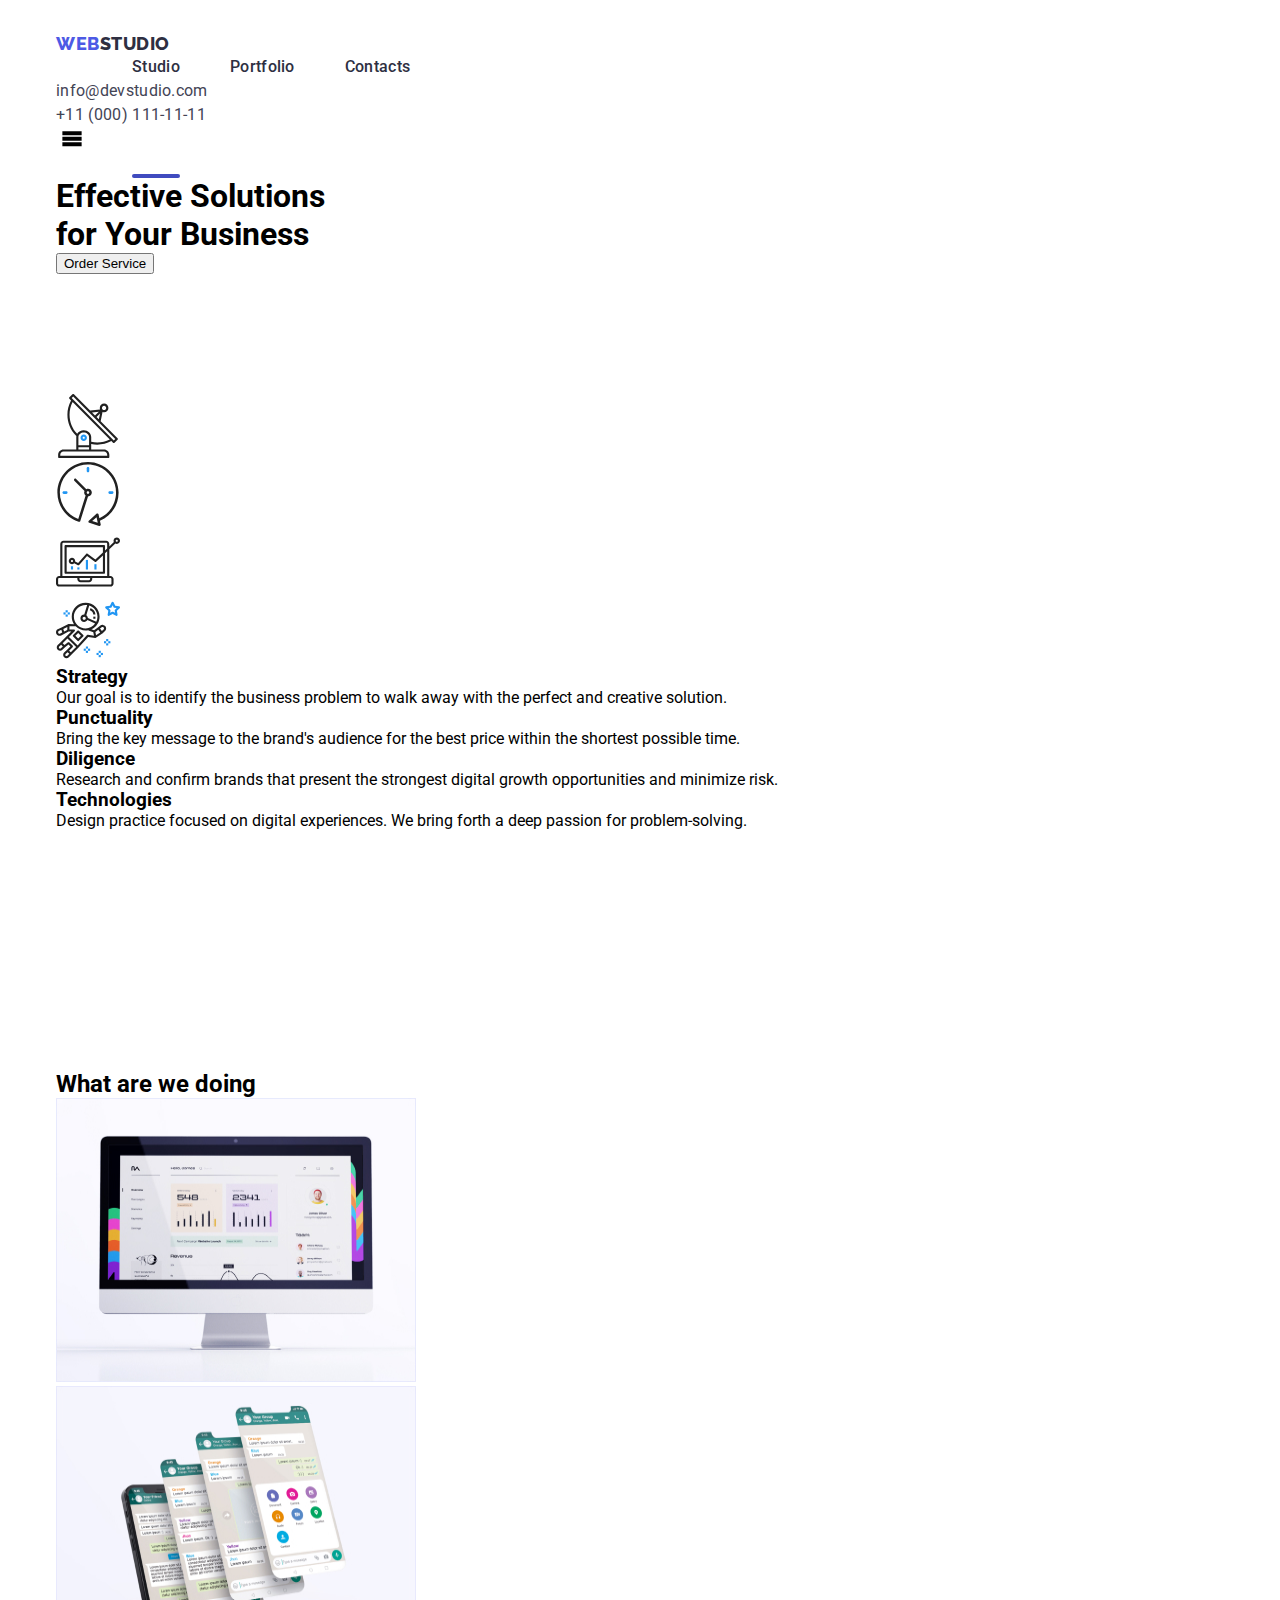
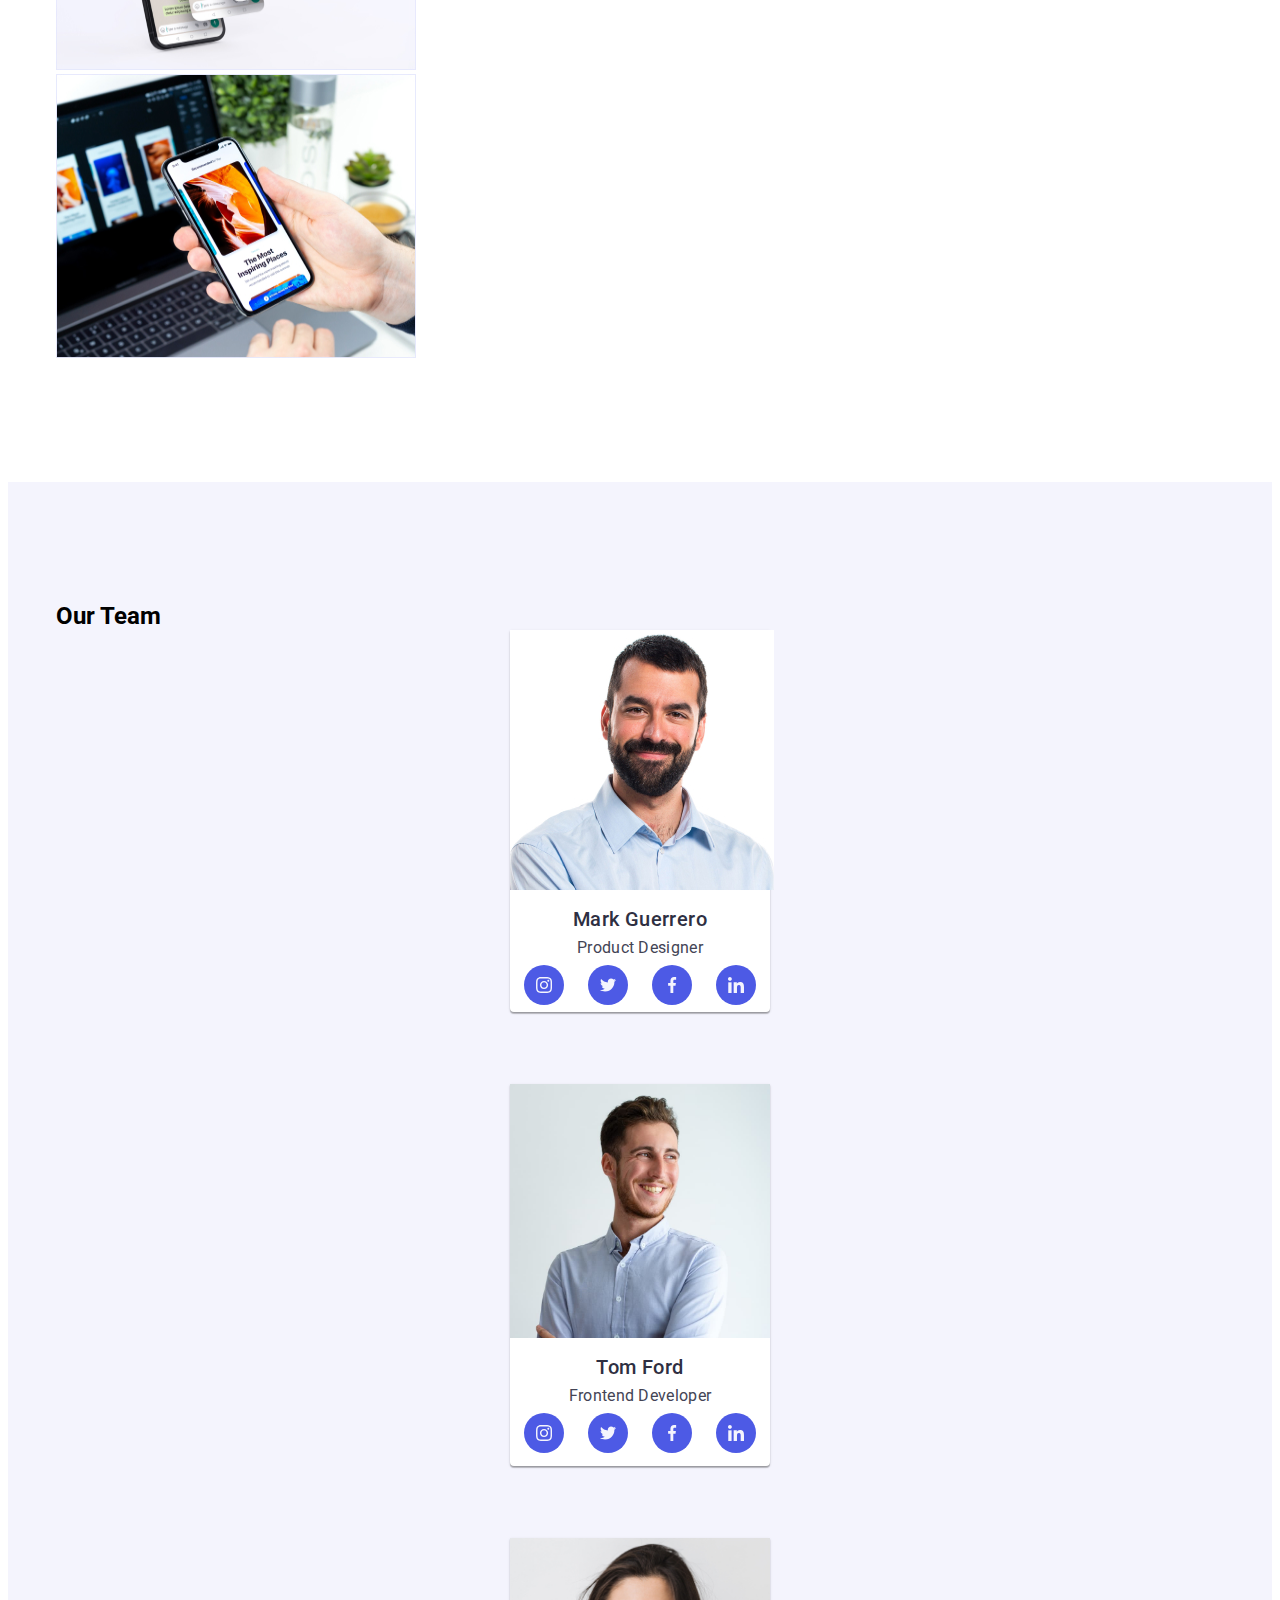
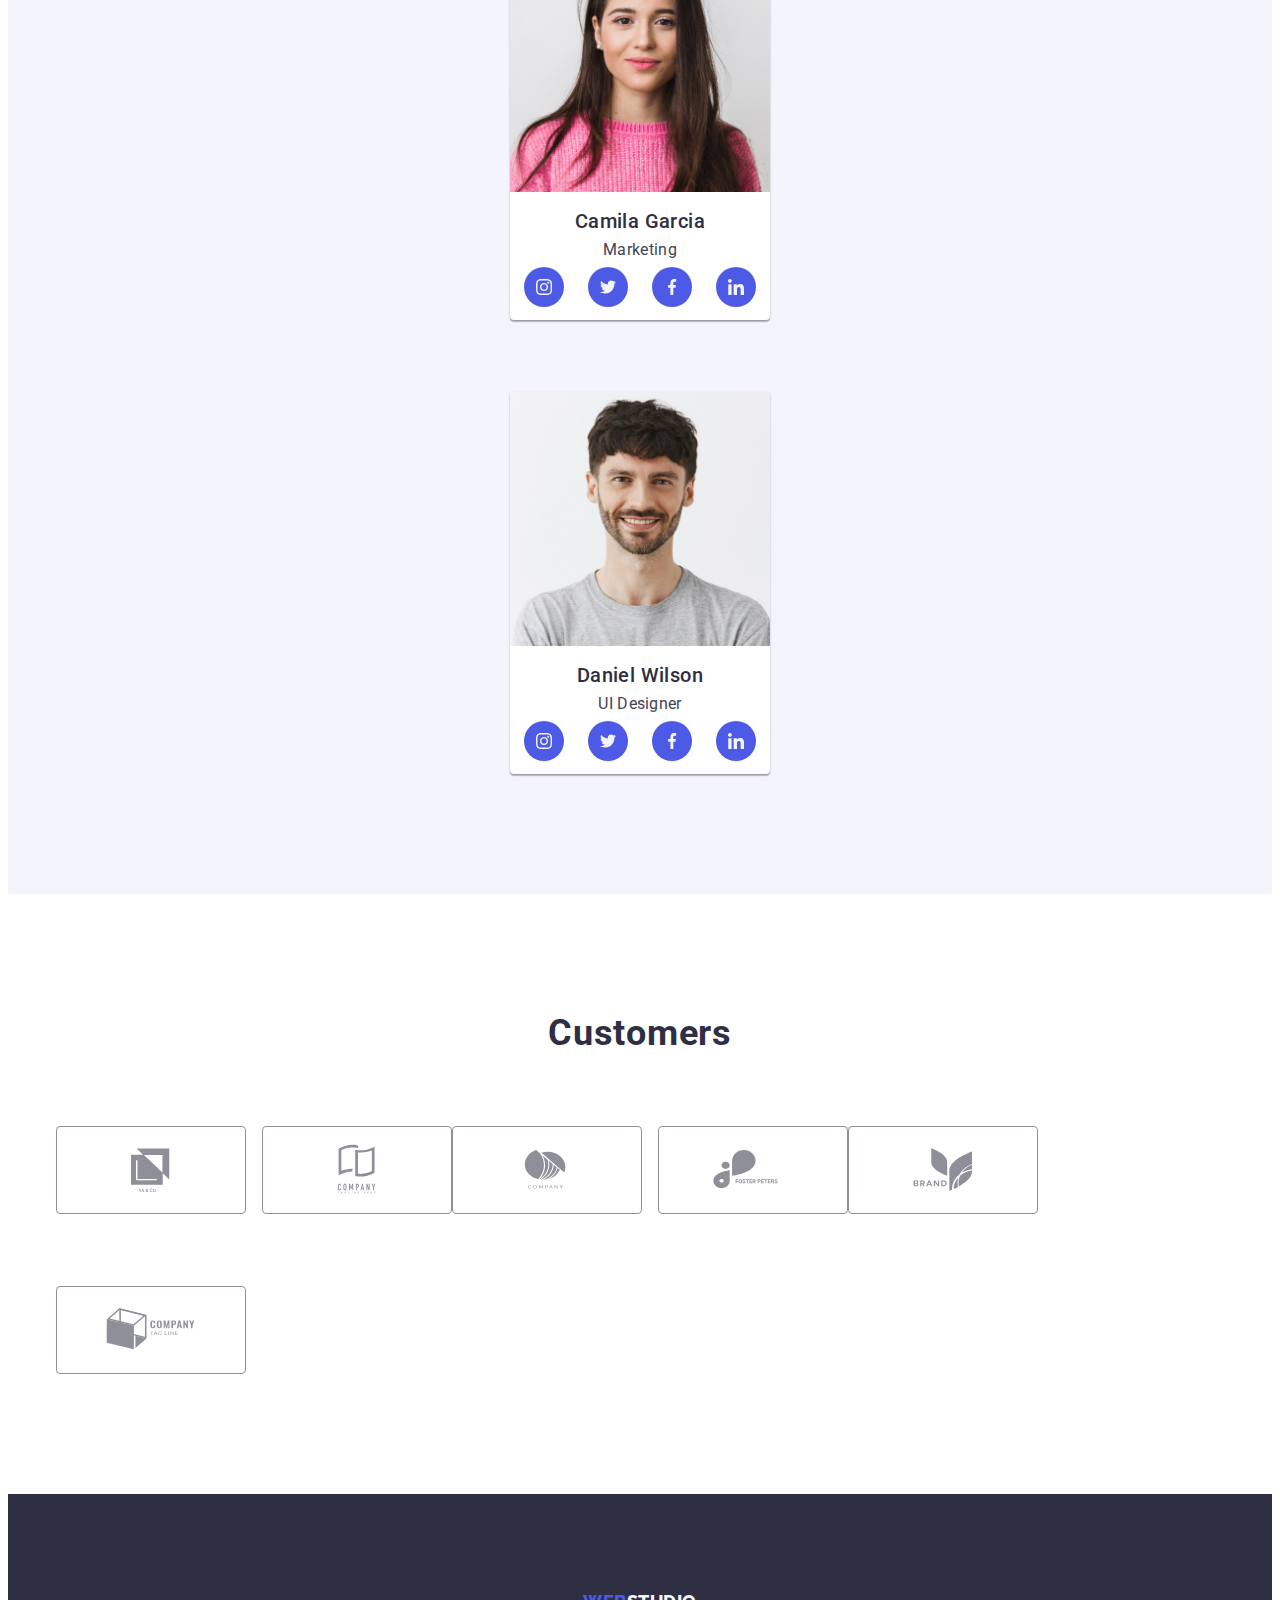
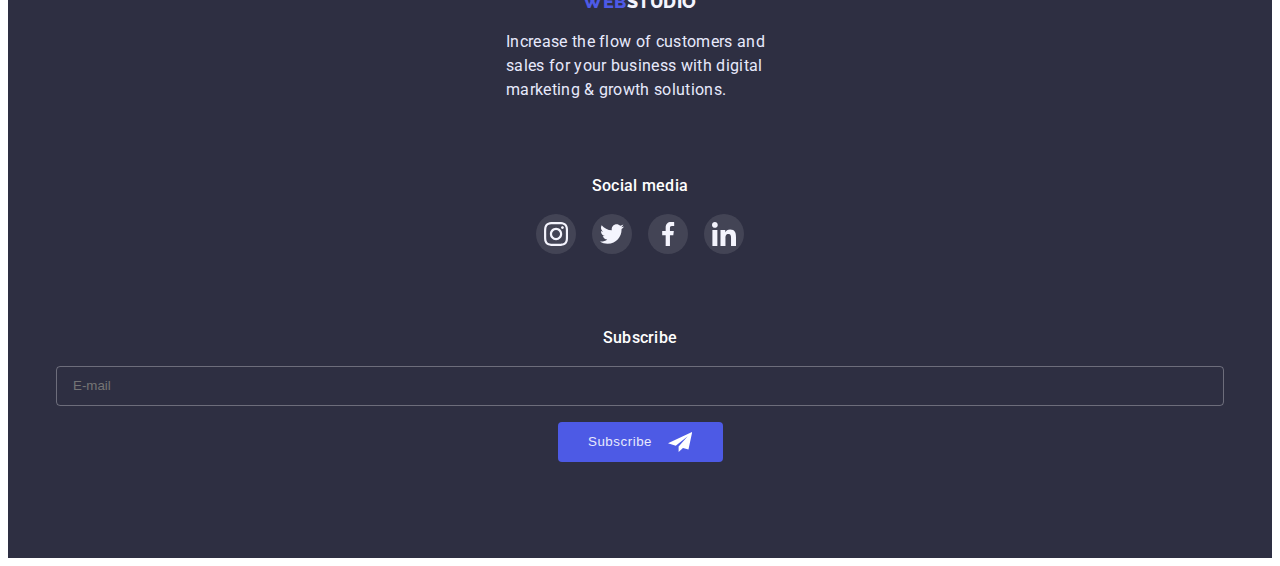
==== index.html @ d2d9bdce "w7" ====
<!DOCTYPE html>
<html lang="en">

<head>
    <meta charset="UTF-8">
    <meta http-equiv="X-UA-Compatible" content="IE=edge">
    <meta name="viewport" content="width=device-width, initial-scale=1.0">
    <title>Web Studio</title>
    <link rel="stylesheet" href="https://cdnjs.cloudflare.com/ajax/libs/modern-normalize/1.0.0/modern-normalize.min.css"
        integrity="sha512-ISS7cAi1PEhQ8jnbJpJZMd29NlhNj4AWYyLOSp2CE/CsHxTCu+r+t0D2yoJudVrd0/8fTVPUVDzY5Tvli75u/g=="
        crossorigin="anonymous" />
    <link rel="stylesheet" href="./css/style.css">
    <!-- <link rel="stylesheet" href="./css/dekstop.css">
    <link rel="stylesheet" href="./css/tablet.css"> -->
    <link rel="stylesheet" href="./css/mobile.css">
    <link rel="preconnect" href="https://fonts.googleapis.com">
    <link rel="preconnect" href="https://fonts.gstatic.com" crossorigin>
    <link
        href="https://fonts.googleapis.com/css2?family=Raleway:wght@800&family=Roboto:wght@400;500;700;900&display=swap"
        rel="stylesheet">
</head>

<body>
    <header class="container mobile-header">
        <div class="mobile-header-container tablet-container"> 
        <a href="./index.html" class="logo">WEB<span class="studio">STUDIO</span></a>
        <nav class="navigation">
            <ul class="header-list">
                <li class="header-item"> <a href="./index.html" class="header-link act">Studio</a></li>
                <li class="header-item"> <a href="./portfolio.html" class="header-link">Portfolio</a></li>
                <li class="header-item"> <a href="" class="header-link">Contacts</a></li>
            </ul>
        </nav>
        <address class="contact-box">
            <ul class="contact-list">
                <li class="contact-items"><a href="mailto:info@devstudio.com" class="header-contact">info@devstudio.com</a></li>
                <li class="contact-items"><a href="tel:+110001111111" class="header-contact">+11 (000) 111-11-11</a></li>
            </ul>
        </address>
                    <button type="button" class="mobail-menu-open js-open-menu">
                        <svg class="mobail-menu-open-icon" width="32" height="22">
                            <use href="./imges/symbol-defs.svg#icon-menu"></use>
                        </svg>
                    </button>

        <div class="mobile-menu js-menu-container" >
            <div class="container mobile-menu-container">
                <button class="mobile-menu-close-btn js-close-menu" >
                    <svg class="mobile-menu-close-icon" width="8" height="8">
                        <use href="./imges/symbol-defs.svg#icon-close-black-18dp"></use>
                    </svg>
                </button>
                <nav class="navigation-mobile">
                    <ul class="header-list-mobile">
                        <li class="header-item-mobile"> <a href="./index.html" class="header-link-mobile">Studio</a></li>
                        <li class="header-item-mobile"> <a href="./portfolio.html" class="header-link-mobile">Portfolio</a></li>
                        <li class="header-item-mobile"> <a href="" class="header-link-mobile act-mobile">Contacts</a></li>
                    </ul>
                </nav>
                <ul class="mobile-list">
                    <li class="mobile-cont"><a href="tel:+110001111111" class="mobile-link-tel">+11 (000) 111-11-11</a></li>
                    <li class="mobile-cont"><a href="mailto:info@devstudio.com" class="mobile-link-mail">info@devstudio.com</a></li>
                    </ul>
                <ul class="mobile-list-svg">
                    <li class="mobile-item-svg">
                        <a href="" class="mobile-link-svg">
                            <svg class="mobile-svg" width="24" height="24">
                                <use href="./imges/symbol-defs.svg#icon-instagram"></use>
                            </svg>
                        </a>
                    </li>
                    <li class="mobile-item-svg">
                        <a href="" class="mobile-link-svg">
                            <svg class="mobile-svg" width="24" height="24">
                                <use href="./imges/symbol-defs.svg#icon-twitter"></use>
                            </svg>
                        </a>
                    </li>
                    <li class="mobile-item-svg">
                        <a href="" class="mobile-link-svg">
                            <svg class="mobile-svg" width="24" height="24">
                                <use href="./imges/symbol-defs.svg#icon-facebook"></use>
                            </svg>
                        </a>
                    </li>
                    <li class="mobile-item-svg">
                        <a href="" class="mobile-link-svg">
                            <svg class="mobile-svg" width="24" height="24">
                                <use href="./imges/symbol-defs.svg#icon-linkedin"></use>
                            </svg>
                        </a>
                    </li>
                </ul>
            </div>
        </div>

    </div>
    </header>

    <main>
        <div class="hero">
            <div class="container mobil-container">
                <h1 class="hero-title">Effective Solutions<br />for Your Business</h1>
                <button data-modal-open class="btn" >Order Service</button>
            </div>
        </div>

        <section class="box mobile">
            <div class="container dop">
                <h2 hidden>Accuracy</h2>
                <ul class="advantages-list-svg">
                    <li class="advantages-item-svg">
                        <svg class="advantages-svg" width="64" height="64">
                            <use href="./imges/symbol-defs.svg#icon-antenna" ></use>
                        </svg>
                    </li>
                    <li class="advantages-item-svg">
                        <svg class="advantages-svg" width="64" height="64">
                            <use href="./imges/symbol-defs.svg#icon-clock" ></use>
                        </svg>
                    </li>
                    <li class="advantages-item-svg">
                        <svg class="advantages-svg" width="64" height="64">
                            <use href="./imges/symbol-defs.svg#icon-diagram" ></use>
                        </svg>
                    </li>
                    <li class="advantages-item-svg">
                        <svg class="advantages-svg" width="64" height="64">
                            <use href="./imges/symbol-defs.svg#icon-astronaut" ></use>
                        </svg>
                    </li>
                </ul>
                <ul class="advantages-list">
                    <li class="advantages-item">
                        <h3 class="advantages-title">Strategy</h3>
                        <p class="advantages-text">Our goal is to identify the business
                            problem to walk away with the perfect and creative solution.</p>
                    </li>
                    <li class="advantages-item">
                        <h3 class="advantages-title">Punctuality</h3>
                        <p class="advantages-text">Bring the key message to the brand's audience for the best price
                            within the shortest possible time.</p>
                    </li>
                    <li class="advantages-item">
                        <h3 class="advantages-title">Diligence</h3>
                        <p class="advantages-text">Research and confirm brands that present the strongest digital growth
                            opportunities and minimize risk.</p>
                    </li>
                    <li class="advantages-item">
                        <h3 class="advantages-title">Technologies</h3>
                        <p class="advantages-text">Design practice focused on digital experiences. We bring forth a deep
                            passion for problem-solving.</p>
                    </li>
                </ul>
            </div>
        </section>
        <section class="mobile-img">
            <div class="container">
                <h2 class="activity-title">What are we doing</h2>
                <ul class="activity-list">
                    <li class="activity-items"><img src="./imges/img1.jpg" alt="print" width="360" height="284"></li>
                    <li class="activity-items"><img src="./imges/Rectangle71.jpg" alt="gsm" width="360" height="284">
                    </li>
                    <li class="activity-items"><img src="./imges/Rectangle7.jpg" alt="tablet" width="360" height="284">
                    </li>
                </ul>
            </div>
        </section>
        <section class="team mobile-team mobile">
            <div class="container dop">
                <h2 class="activity-title">Our Team</h2>
                <ul class="team-list">
                    <li class="team-item">
                        <picture>

                        
                            <source srcset="./imges/mark.jpg 1x, ./img/desktop.jpg 2x" media="(min-width: 1200px)" width="264" height="260"/>
                        

                        
                            <source srcset="./imges/mark.jpg 1x, ./img/tablet.jpg 2x" media="(min-width: 768px)" />
                        

                        
                            <source srcset="./imges/mark.jpg 1x, ./img/mobile.jpg 2x" media="(max-width: 768px)" />
                        
                        <img src="./imges/mark.jpg" class="foto" alt="mark" width="260" height="254">
                        </picture>
                        
                        <div class="team-box">
                            <h3 class="team-title">Mark Guerrero</h3>
                            <p class="team-text">Product Designer</p>
                            <ul class="team-list-svg" >
                                <li class="team-item-svg" >
                                    <a href="" class="team-link-svg" >
                                        <svg class="team-svg" width="16" height="16">
                                            <use href="./imges/symbol-defs.svg#icon-instagram" ></use>
                                        </svg>
                                    </a>
                                </li>
                                <li class="team-item-svg" >
                                    <a href="" class="team-link-svg" >
                                        <svg class="team-svg" width="16" height="16">
                                            <use href="./imges/symbol-defs.svg#icon-twitter" ></use>
                                        </svg>
                                    </a>
                                </li>
                                <li class="team-item-svg" >
                                    <a href="" class="team-link-svg" >
                                        <svg class="team-svg" width="16" height="16">
                                            <use href="./imges/symbol-defs.svg#icon-facebook" ></use>
                                        </svg>
                                    </a>
                                </li>
                                <li class="team-item-svg" >
                                    <a href="" class="team-link-svg" >
                                        <svg class="team-svg" width="16" height="16">
                                            <use href="./imges/symbol-defs.svg#icon-linkedin" ></use>
                                        </svg>
                                    </a>
                                </li>
                            </ul>
                        </div>
                    </li>
                    <li class="team-item">
                        <img src="./imges/nicolas.jpg" alt="nicolas" width="260" height="254">
                        <div class="team-box">
                            <h3 class="team-title">Tom Ford</h3>
                            <p class="team-text">Frontend Developer</p>
                            <ul class="team-list-svg">
                                <li class="team-item-svg">
                                    <a href="" class="team-link-svg">
                                        <svg class="team-svg" width="16" height="16">
                                            <use href="./imges/symbol-defs.svg#icon-instagram"></use>
                                        </svg>
                                    </a>
                                </li>
                                <li class="team-item-svg">
                                    <a href="" class="team-link-svg">
                                        <svg class="team-svg" width="16" height="16">
                                            <use href="./imges/symbol-defs.svg#icon-twitter"></use>
                                        </svg>
                                    </a>
                                </li>
                                <li class="team-item-svg">
                                    <a href="" class="team-link-svg">
                                        <svg class="team-svg" width="16" height="16">
                                            <use href="./imges/symbol-defs.svg#icon-facebook"></use>
                                        </svg>
                                    </a>
                                </li>
                                <li class="team-item-svg">
                                    <a href="" class="team-link-svg">
                                        <svg class="team-svg" width="16" height="16">
                                            <use href="./imges/symbol-defs.svg#icon-linkedin"></use>
                                        </svg>
                                    </a>
                                </li>
                            </ul>
                        </div>
                    </li>
                    <li class="team-item">
                        <img src="./imges/gamila.jpg" alt="gamila" width="260" height="254">
                        <div class="team-box">
                            <h3 class="team-title">Camila Garcia</h3>
                            <p class="team-text">Marketing</p>
                            <ul class="team-list-svg">
                                <li class="team-item-svg">
                                    <a href="" class="team-link-svg">
                                        <svg class="team-svg" width="16" height="16">
                                            <use href="./imges/symbol-defs.svg#icon-instagram"></use>
                                        </svg>
                                    </a>
                                </li>
                                <li class="team-item-svg">
                                    <a href="" class="team-link-svg">
                                        <svg class="team-svg" width="16" height="16">
                                            <use href="./imges/symbol-defs.svg#icon-twitter"></use>
                                        </svg>
                                    </a>
                                </li>
                                <li class="team-item-svg">
                                    <a href="" class="team-link-svg">
                                        <svg class="team-svg" width="16" height="16">
                                            <use href="./imges/symbol-defs.svg#icon-facebook"></use>
                                        </svg>
                                    </a>
                                </li>
                                <li class="team-item-svg">
                                    <a href="" class="team-link-svg">
                                        <svg class="team-svg" width="16" height="16">
                                            <use href="./imges/symbol-defs.svg#icon-linkedin"></use>
                                        </svg>
                                    </a>
                                </li>
                            </ul>
                        </div>
                    </li>
                    <li class="team-item">
                        <img src="./imges/daniel.jpg" alt="daniel" width="260" height="254">
                        <div class="team-box">
                            <h3 class="team-title">Daniel Wilson</h3>
                            <p class="team-text">UI Designer</p>
                            <ul class="team-list-svg">
                                <li class="team-item-svg">
                                    <a href="" class="team-link-svg">
                                        <svg class="team-svg" width="16" height="16">
                                            <use href="./imges/symbol-defs.svg#icon-instagram"></use>
                                        </svg>
                                    </a>
                                </li>
                                <li class="team-item-svg">
                                    <a href="" class="team-link-svg">
                                        <svg class="team-svg" width="16" height="16">
                                            <use href="./imges/symbol-defs.svg#icon-twitter"></use>
                                        </svg>
                                    </a>
                                </li>
                                <li class="team-item-svg">
                                    <a href="" class="team-link-svg">
                                        <svg class="team-svg" width="16" height="16">
                                            <use href="./imges/symbol-defs.svg#icon-facebook"></use>
                                        </svg>
                                    </a>
                                </li>
                                <li class="team-item-svg">
                                    <a href="" class="team-link-svg">
                                        <svg class="team-svg" width="16" height="16">
                                            <use href="./imges/symbol-defs.svg#icon-linkedin"></use>
                                        </svg>
                                    </a>
                                </li>
                            </ul>
                        </div>
                    </li>
                </ul>
            </div>
        </section>
        <section class="mobile">
            <div class="container customers-container">
                <h2 class="customers-title">Customers</h2>
                <ul class="customers-list">
                    <li class="customers-items"><a href="" class="customers-link" >
                        <svg class="customers-svg" width="104" height="56">
                            <use href="./imges/symbol-defs.svg#icon-yaco"></use>
                        </svg>
                    </a>
                    </li>
                    <li class="customers-items"><a href="" class="customers-link" >
                        <svg class="customers-svg" width="104" height="56">
                            <use href="./imges/symbol-defs.svg#icon-company"></use>
                        </svg>
                    </a>
                    </li>
                    <li class="customers-items"><a href="" class="customers-link" >
                        <svg class="customers-svg" width="104" height="56">
                            <use href="./imges/symbol-defs.svg#icon-bolcompany"></use>
                        </svg>
                    </a>
                    </li>
                    <li class="customers-items"><a href="" class="customers-link" >
                        <svg class="customers-svg" width="104" height="56">
                            <use href="./imges/symbol-defs.svg#icon-foster"></use>
                        </svg>
                    </a>
                    </li>
                    <li class="customers-items"><a href="" class="customers-link" >
                        <svg class="customers-svg" width="104" height="56">
                            <use href="./imges/symbol-defs.svg#icon-brand"></use>
                        </svg>
                    </a>
                    </li>
                    <li class="customers-items"><a href="" class="customers-link" >
                        <svg class="customers-svg" width="104" height="56">
                            <use href="./imges/symbol-defs.svg#icon-tagline"></use>
                        </svg>
                    </a>
                    </li>
                </ul>
            </div>
        </section>
    </main>
    <footer class="footer">
        <div class="container">
            <div class="footer-container">
            <div class="dox" >
            <a href="./index.html" class="logo">WEB<span class="foot-studio">STUDIO</span></a>
            <p class="text">Increase the flow of customers and sales for your business with digital marketing & growth
                solutions.</p>
            </div>
        <div class="svg-box">
            <p class="svg-text" >Social media</p>
            <ul class="svg-list">
                <li class="svg-items" >
                    <a href="" class="svg-link" >
                        <svg class="svg" width="24" height="24">
                            <use href="./imges/symbol-defs.svg#icon-instagram" ></use>
                        </svg>
                    </a>
                </li>
                <li class="svg-items" >
                    <a href="" class="svg-link" >
                        <svg class="svg" width="24" height="24">
                            <use href="./imges/symbol-defs.svg#icon-twitter" ></use>
                        </svg>
                    </a>
                </li>
                <li class="svg-items" >
                    <a href="" class="svg-link" >
                        <svg class="svg" width="24" height="24">
                            <use href="./imges/symbol-defs.svg#icon-facebook" ></use>
                        </svg>
                    </a>
                </li>
                <li class="svg-items" >
                    <a href="" class="svg-link" >
                        <svg class="svg" width="24" height="24">
                            <use href="./imges/symbol-defs.svg#icon-linkedin" ></use>
                        </svg>
                    </a>
                </li>
            </ul>
       
        </div>
        </div>
    <div class="submit"> 
       <p class="submit-text">Subscribe</p>
        
            <form action="" class="submit-box">
                <input type="text"
                class="submit-input"
                placeholder="E-mail"
                required >
            
            <button type="submit" class="submit-btn" >Subscribe
                <svg class="submit-svg" width="24" height="24" >
                    <use href="./imges/symbol-defs.svg#icon-iconsend"></use>
                </svg>
            </button>
            </form>
       
    </div>

        </div>
    </footer>

    <!-- <div data-modal class="backdrop is-hidden">
        <div class="modal">
            <button data-modal-close class="madal-btn">
                <svg class="madal-svg" width="8" height="8" >
                    <use href="./imges/symbol-defs.svg#icon-close-black-18dp" ></use>
                </svg>
            </button>
            <h2 class="modal-title" >Leave your contacts and we will call you back</h2>
            <form action="">
                <ul class="modal-list" >
                    <li class="modal-items" >
                        <label for="name" class="modal-label">Name
                            <span class="modal-span">
                            
                                <input type="text" id="name" class="madal-input" required>
                                <svg class="modal-svg" width="18" height="24">
                                    <use href="./imges/symbol-defs.svg#icon-person-black-18dp1"></use>
                                </svg>
                                </span>
                            
                        </label>
                    </li>
                    <li class="modal-items" >
                        <label for="tel" class="modal-label">Phone
                            <span class="modal-span">
                            
                                <input type="tel" class="madal-input" id="tel">
                                <svg class="modal-svg" width="18" height="24">
                                    <use href="./imges/symbol-defs.svg#icon-phone-black-18dp1"></use>
                                </svg>
                                </span>
                           
                        </label>
                    </li>
                    <li class="modal-items" >
                        <label for="email" class="modal-label">Email
                            <span class="modal-span">
                       
                                <input type="email" id="email" class="madal-input">
                                <svg class="modal-svg" width="18" height="24">
                                    <use href="./imges/symbol-defs.svg#icon-email-black-18dp1"></use>
                                </svg>
                                </span>
                        
                        </label>
                    </li>
                </ul>
                    <label for="" class="modal-label" >Comment
                    <span class="modal-span">
                    <textarea name="" id="" cols="30" rows="10" class="textarea" placeholder="Text input"></textarea>
                    </span>
                </label>
                <div class="modal-box" >
                    <input type="checkbox" name="policy" id="policy" class="checkbox visually-hidden">

                    <label for="policy" class="modal-check">
                        <span>
                            <svg class="modal-che" width="11" height="8">
                                <use href="./imges/symbol-defs.svg#icon-Vectorgalka"></use>
                            </svg>
                        </span>
                        I accept the terms and conditions of the<a href="" class="modal-link" >Privacy Policy</a>
                </label>
                </div>
                <button type="submit" class="modal-submit" >Send</button>
            </form>
        </div>
    </div> -->
    
    <!-- <script src="./js/modal.js" ></script> -->
    <script src="./js/mobile.js" ></script>
</body>

</html>
---- css/style.css ----
html{
box-sizing: border-box;
}
*,
*::before,
*::after {
box-sizing: inherit;
}
body{
font-family: 'Roboto', sans-serif;
}
:root{
 --IRIS:#4D5AE5;
 --OCEAN: #404BBF;
 --NAVY_BLUE: #2E2F42;
 --GREEN: #31D0AA;
 --SLATE: #434455;
 --LIGHT_SLATE: #8E8F99;
 --CORNFLOWER: #E7E9FC;
 --CLOUD: #F4F4FD;
 --NAVY_BLUE_modal: rgba(46, 47, 66, 0.4);
 --GREY: rgba(46, 47, 66, 0.7);
}
p, h1, h2, h3, h4, h5, h6{
  margin: 0;
}
ul, ol{
margin: 0;
padding-left: 0;
list-style: none;
}
button{
  cursor: pointer;
}
address{
  font-style: normal;
}
a{
  color: currentColor;
  text-decoration: none;
}
section{
  padding-top: 120px;
  padding-bottom: 120px;
}
/* .container{
  width: 100%;
  max-width: 1158px;
  margin-left: auto;
  margin-right: auto;
  padding-left: 15px;
  padding-right: 15px;
} */

.container{
  padding-left: 15px;
  padding-right: 15px;
}
/* фіксований контейнер */
@media screen and (min-width: 320px){
    .container{
      width: 100%;
        margin-left: auto;
        margin-right: auto;
    }
}
@media screen and (min-width: 768px){
    .container{
        width: 736px;
    }
}
@media screen and (min-width: 1200px){
    .container{
        width: 1200px;
    }
}

.is-hidden{
  opacity: 0;
  visibility: hidden;
  pointer-events: none;
}
.visually-hidden{
    position: absolute;
    white-space: nowrap;
    width: 1px;
    height: 1px;
    overflow: hidden;
    border: 0;
    padding: 0;
    clip: rect(0 0 0 0);
    clip-path: inset(50%);
    margin: -1px;
}
                      /* HEADER-LOGO */
.logo{
font-family: 'Raleway', sans-serif;
font-weight: 800;
font-size: 18px;
line-height: 1.3;
letter-spacing: 0.03em;
color: var(--IRIS);
}
.studio{
color: var(--NAVY_BLUE);
}
.foot-studio{
 color: var(--CLOUD);
}
                       /* HEADER-MENU */
header{
padding-top: 24px;
padding-bottom: 24px;
position: relative;
}
.header-list{
  display: flex;
}
.navigation{
margin-left: 76px;
}
.header-link{
font-weight: 500;
font-size: 16px;
line-height: 1.5;
letter-spacing: 0.02em;
color: var(--NAVY_BLUE);
transition: color 250ms cubic-bezier(0.4, 0, 0.2, 1);
}
.header-link:hover,
.header-link:focus{
  color: var(--OCEAN);
}
.header-studia{
  color: var(--OCEAN);
}
.header-item:not(:last-child){
  margin-right: 50px;
}
.header-list .act::after{
    content: "";
    display: block;
    width: 48px;
    height: 4px;
    background: var(--OCEAN);
    border-radius: 2px;
    position: absolute;
    bottom: -1px;
}
.header-list .port::after{
  content: "";
    display: block;
    width: 66px;
    height: 6px;
    background: var(--OCEAN);
    border-radius: 2px;
    position: absolute;
    bottom: 0;
}
.header-contact{
font-size: 16px;
line-height: 24px;
letter-spacing: 0.02em;
color: var(--SLATE);
transition: color 250ms cubic-bezier(0.4, 0, 0.2, 1);
}
.header-contact:hover,
.header-contact:focus{
  color: var(--OCEAN);
}
.header-contact:not(:last-child){
  margin-right: 50px;
}
.contact-box{
margin-left: auto;
}
.portfolio::after{
  content: "";
  position: absolute;
  width: 100%;
  border: 1px solid #ECECEC;
  bottom: 0;
}
/* МОДАЛЬНА МОБІЛКА */

                           /* HERO */
/* .hero{
width: 100%;
padding-top: 188px;
padding-bottom: 188px;
background-image: linear-gradient(rgba(46, 47, 66, 0.7), rgba(46, 47, 66, 0.7)), url(../imges/people-office.jpg );
background-repeat: no-repeat;
    background-size: cover;
    background-position: center;
}
.hero-title{
font-family: 'Roboto';
font-size: 56px;
line-height: 1.07;
color: #FFFFFF;
text-align: center;
letter-spacing: 0.06em;
margin-bottom: 72px;
}  */
                          /* BUTTON */
/* .btn{
width: 200px;
height: 50px;
font-family: 'Roboto';
font-weight: 500;
font-size: 16px;
line-height: 1.5;
display: flex;
align-items: center;
text-align: center;
justify-content: center;
letter-spacing: 0.04em;
color: #FFFFFF;
background: var(--IRIS);
box-shadow: 0px 4px 4px rgba(0, 0, 0, 0.15);
border-radius: 4px;
margin: 0 auto;
margin-top: 30px;
border: none;
transition: background-color 250ms cubic-bezier(0.4, 0, 0.2, 1);
}
.btn:hover,
.btn:focus{
  background: var(--OCEAN);
} */
                         /* ADVANTAGES */
/* .advantages-list{
   display: flex;
  gap: 24px; 
}
.box{
padding-bottom: 0;
}
.advantages-list-svg{
  display: flex;
  gap: 24px;
  margin-bottom: 8px;
}
.advantages-item{
width: calc((100% - 72px) / 4);
} */
/*(ВАЖНО ЗНАТЬ)*/
/* .advantages-item-svg{
  width: calc((100% - 72px) / 4);
  width: 264px;
  height: 112px;
  border-radius: 4px;
  display: flex;
  justify-content: center;
  align-items: center;
  background-color: var(--CLOUD);
}
.advantages-title{
font-family: 'Roboto';
font-weight: 500;
font-size: 20px;
line-height: 1.2;
letter-spacing: 0.03em;
color: var(--NAVY_BLUE);
margin-bottom: 8px;
}
.advantages-text{
font-family: 'Roboto';
font-size: 16px;
line-height: 1.5;
letter-spacing: 0.02em;
color: var(--SLATE);
} */
                          /* ACTIVITY */
/* .activity-list{
  display: flex;
  gap: 24px;
}
.activity-items{
  width:  calc((100% - 48px) / 3); 
} */
/*(ВАЖНО ЗНАТЬ)*/
 /* .activity-title{
font-family: 'Roboto';
font-size: 36px;
line-height: 1.11;
text-align: center;
letter-spacing: 0.02em;
color: var(--NAVY_BLUE);
margin-bottom: 50px;
} */
                              /* TEAM */
/* .team{
  background: var(--CLOUD);
}
.team-list{
  display: flex;
  gap: 24px;
}
.team-item{
display: block;
background: #FFFFFF;
box-shadow: 0px 1px 3px rgba(0, 0, 0, 0.12), 0px 1px 1px rgba(0, 0, 0, 0.14), 0px 2px 1px rgba(0, 0, 0, 0.2);
border-radius: 0px 0px 4px 4px;
width: calc((100% - 72px) / 4);
} */
/*(ВАЖНО ЗНАТЬ)*/
/* .team-box{
  padding-top: 32px;
  padding-bottom: 32px;
}
.team-title{
  font-family: 'Roboto';
font-weight: 500;
font-size: 20px;
line-height: 1.12;
text-align: center;
letter-spacing: 0.02em;
color: var(--NAVY_BLUE);
margin-bottom: 8px;
}
.team-text{
font-size: 16px;
line-height: 1.15;
text-align: center;
letter-spacing: 0.02em;
color: var(--SLATE);
margin-bottom: 8px;
}
.team-list-svg{
  display: flex;
  gap: 24px;
  margin-left: 16px;
}
.team-link-svg{
  width: 40px;
  height: 40px;
  border-radius: 50%;
  background-color: var(--IRIS);
  display: flex;
  justify-content: center;
  align-items: center;
  fill: var(--CLOUD);
    transition: background-color 250ms cubic-bezier(0.4, 0, 0.2, 1);
}
.team-link-svg:hover,
.team-link-svg:focus{
background-color: var(--OCEAN);
} */
                          /* CUSTOMERS */
/* .customers-title{
font-family: 'Roboto';
font-size: 36px;
line-height: 1.11;
text-align: center;
letter-spacing: 0.02em;
text-transform: capitalize;
color: var(--NAVY_BLUE);
margin-bottom: 72px;
}
.customers-list{
  display: flex;
  gap: 24px;
}
.customers-link{
  width: 168px;
  height: 88px;
  border: 1px solid var(--LIGHT_SLATE);
border-radius: 4px;
display: flex;
justify-content: center;
align-items: center;
fill: var(--LIGHT_SLATE);
transition: fill 250ms cubic-bezier(0.4, 0, 0.2, 1),
border 250ms cubic-bezier(0.4, 0, 0.2, 1);
}
.customers-link:hover ,
.customers-link:focus{
  fill: var(--OCEAN);
  border: 1px solid var(--OCEAN)
} */
                          /* FOOTER */
/* .footer-list{
  margin-top: 20px;
}
footer{
background: #2F303A;
padding-top: 100px;
padding-bottom: 100px;
}
footer > .container{
  display: flex;
}
.dox{
width: 264px;
}
.text{
margin-top: 16px;
font-size: 16px;
line-height: 1.5;
letter-spacing: 0.02em;
color: var(--CORNFLOWER);
}
.svg-box{
  margin-left: 120px;
}
.svg-text{
font-weight: 500;
font-size: 16px;
line-height: 1.5;letter-spacing: 0.02em;
color: #FFFFFF;
margin-bottom: 16px;
}
.svg-list{
  display: flex;
  gap: 16px;
}
.svg-link{
  width: 40px;
  height: 40px;
  border-radius: 50%;
background: rgba(255, 255, 255, 0.1);
  display: flex;
  justify-content: center;
  align-items: center;
  fill: var(--CLOUD);
  transition: background-color 250ms cubic-bezier(0.4, 0, 0.2, 1);
}
.svg-link:hover ,
.svg-link:focus{
  background-color: var(--GREEN);
}
.submit{
  display: block;
  margin-left: 80px;
}
.submit-text{
font-family: 'Roboto';
font-weight: 500;
font-size: 16px;
line-height: 1.5;
letter-spacing: 0.02em;
color: #FFFFFF;
margin-bottom: 16px;
}
.submit-input{
  width: 264px;
  height: 40px;
  border: 1px solid rgba(255, 255, 255, 0.3);
  border-radius: 4px;
  padding-left: 16px;
  background-color: transparent;
  color: #FFFFFF;
  margin-right: 24px;
  outline: none;
}
.submit-btn{
width: 165px;
height: 40px;
font-family: 'Roboto';
font-style: normal;
font-weight: 500;
font-size: 16px;
line-height: 1.5;
display: flex;
align-items: center;
text-align: center;
letter-spacing: 0.04em;
color: #FFFFFF;
flex: none;
order: 0;
flex-grow: 0;
background: var(--IRIS);
box-shadow: 0px 4px 4px rgba(0, 0, 0, 0.15);
border-radius: 4px;
border: none;
padding-left: 24px;
}
.submit-svg{
  margin-left: 16px;
}
.submit-box{
  display: flex;
} */
                          /* PORTFOLIO */
/* .menu-btn-list{
margin-bottom: 72px;
display: flex;
justify-content: center;
}
.menu-btn{
font-family: 'Roboto';
padding: 12px 24px;
font-weight: 500;
font-size: 16px;
line-height: 1.62;
text-align: center;
letter-spacing: 0.03em;
color: var(--IRIS);
  background: var(--CLOUD);
border-radius: 4px;
border: none;
transition: color 250ms cubic-bezier(0.4, 0, 0.2, 1),
background-color 250ms cubic-bezier(0.4, 0, 0.2, 1),
box-shadow 250ms cubic-bezier(0.4, 0, 0.2, 1);
}
.menu-btn:hover,
.menu-btn:focus{
color: #FFFFFF;
  background-color: var(--OCEAN);
  box-shadow: 0px 3px 1px rgba(0, 0, 0, 0.1), 0px 2px 1px rgba(0, 0, 0, 0.08), 0px 2px 2px rgba(0, 0, 0, 0.12);
}
.menu-btn-item:not(:last-child){
  margin-right: 24px;
}
.menu-list{
  display: flex;
  flex-wrap: wrap;
}*/
 /*(ВАЖНО ЗНАТЬ)*/
/*.menu-items{
  height: 420px;
width: calc((100% - 48px) / 3);
background: var(--white);
border: 1px solid #EEEEEE;
transition: border 250ms cubic-bezier(0.4, 0, 0.2, 1),
box-shadow 250ms cubic-bezier(0.4, 0, 0.2, 1);
}
.menu-items:nth-child(-n+6){
  margin-bottom: 48px;
}
.menu-items:nth-child(3n+1),
.menu-items:nth-child(3n+2){
  margin-right: 24px;
}
.top-wrap{
  position: relative;
overflow: hidden;
}
.top-text{
position: absolute;
font-family: 'Roboto';
width: 360px;
top: 0;
left: 0;
height: 100%;
padding:40px 32px 164px 32px;
font-size: 16px;
line-height: 1.5;
letter-spacing: 0.02em;
color: var(--CLOUD);
background-color: var(--IRIS);
transform: translateY(100%);
transition: transform 250ms cubic-bezier(0.4, 0, 0.2, 1);
}
.menu-items:hover .top-text,
.menu-items:focus .top-text{
  transform: translateY(0);
}
.menu-box{
padding: 32px 50px 32px 16px;
}
.menu-title{
font-family: 'Roboto';
font-weight: 500;
font-size: 20px;
line-height: 1.2;
letter-spacing: 0.02em;
color: var(--NAVY_BLUE);
margin-bottom: 8px;
}
.menu-text{
font-family: 'Roboto';
font-size: 16px;
line-height: 1.5;
letter-spacing: 0.02em;
color: var(--SLATE);
}
.menu-items:hover,
.menu-items:focus{

  transform: translateY(0);
  border: 1px solid #F4F4FD;
box-shadow: 0px 1px 6px rgba(46, 47, 66, 0.08), 0px 1px 1px rgba(46, 47, 66, 0.16), 0px 2px 1px rgba(46, 47, 66, 0.08);
}*/
                          /* MODAL */
/*.backdrop{
  width: 100%;
  height: 100%;
  position: fixed;
  top: 0;
  background-color: var(--NAVY_BLUE_modal);
  transition: opacity 250ms cubic-bezier(0.4, 0, 0.2, 1),
  visibility 250ms cubic-bezier(0.4, 0, 0.2, 1);
}
.modal{
  width: 408px;
  min-height: 576px;
  background-color: #FCFCFC;
  position: absolute;
  top: 50%;
  left: 50%;
  padding-left: 24px;
  padding-right: 24px;
  padding-top: 72px;
  padding-bottom: 24px;
transform: translate(-50%, -50%);
border-radius: 4px;
box-shadow: 0px 1px 1px rgba(0, 0, 0, 0.14), 0px 1px 3px rgba(0, 0, 0, 0.12), 0px 2px 1px rgba(0, 0, 0, 0.2);
}
.madal-btn{
  width: 24px;
  height: 24px;
  border-radius: 50%;
background: var(--CORNFLOWER);
border: 1px solid rgba(0, 0, 0, 0.1);
position: absolute;
right: 24px;
top: 24px;
display: flex;
justify-content: center;
align-items: center;
transition: background-color 250ms cubic-bezier(0.4, 0, 0.2, 1),
fill 250ms cubic-bezier(0.4, 0, 0.2, 1);
}
.madal-btn:hover,
.madal-btn:hover{
  background-color: var(--OCEAN);
  fill: var(--CLOUD);
}
.modal-title{
font-family: 'Roboto';
font-weight: 500;
font-size: 16px;
line-height: 1.5;
text-align: center;
letter-spacing: 0.02em;
color: var(--NAVY_BLUE);
margin-bottom: 16px;
}
.modal-list{
  margin-bottom: 8px;
}
.modal-label{
font-size: 12px;
line-height: 1.17;
letter-spacing: 0.04em;
color: var(--LIGHT_SLATE);
}
.modal-span{
position: relative;
}
.madal-input{
width: 100%;
height: 40px;
padding-left: 38px;
border: 1px solid rgba(33, 33, 33, 0.2);
border-radius: 4px;
outline: transparent;
margin-top: 4px;
transition: border-color 250ms cubic-bezier(0.4, 0, 0.2, 1),
fill 250ms cubic-bezier(0.4, 0, 0.2, 1);
}
.madal-input:focus{
border-color: var(--IRIS);
}
.madal-input:focus + .modal-svg{
fill: var(--IRIS);
}
.modal-svg{
  position: absolute;
  left: 16px;
  top: 50%;
  transform: translateY(-50%);
  fill: var(--NAVY_BLUE);
}
.modal-label:nth-child(-n+3){
  margin-bottom: 18px;
}
.textarea{
  width: 360px;
height: 120px;
border: 1px solid rgba(33, 33, 33, 0.2);
border-radius: 4px;
resize: none;
padding-left: 16px;
padding-top: 8px;
margin-top: 4px;
outline: transparent;
margin-bottom: 16px;
transition: border-color 250ms cubic-bezier(0.4, 0, 0.2, 1);
}
.modal-items:not(:last-child){
  margin-bottom: 8px;
}
.textarea::placeholder{
font-family: 'Roboto';
font-size: 12px;
line-height: 1.17;
letter-spacing: 0.04em;
color: rgba(117, 117, 117, 0.5);
}
.textarea:focus{
  border-color: var(--IRIS);
}
.modal-check{
display: flex;
font-size: 12px;
line-height: 1.17;
letter-spacing: 0.04em;
color: #757575;
align-items: center;
}
.modal-box{
    display: flex;
  align-items: center;
  text-align: center;
}
.modal-check span{
  width: 16px;
  height: 16px;
  border: 1.25px solid black;
  border-radius: 2px;
  margin-right: 8px;
  display: flex;
  align-items: center;
  justify-content: center;
  transition: background-color 250ms cubic-bezier(0.4, 0, 0.2, 1),
fill 250ms cubic-bezier(0.4, 0, 0.2, 1),
border 250ms cubic-bezier(0.4, 0, 0.2, 1);
}
.modal-che{
  fill: transparent;
}
.checkbox:checked + .modal-check span{
  background-color: #404BBF;
  border: none;
}
.checkbox:checked + .modal-check .modal-che{
  fill: #FFFFFF;
} */









/* ВАРІАНТ СТВОРЕННЯ ЧЕКБОКСА */
/* .modal-check::before{
  content: "";
  width: 16px;
  height: 16px;
  border: 1.25px solid black;
  border-radius: 2px;
  display: flex;
  align-items: center;
  justify-content: center;
  margin-right: 8px;
}
.checkbox:checked + .modal-check::before{
  background-color: #404BBF;
  border: none;
  background-image: url(../imges/vector.svg);
  background-repeat: no-repeat;
  background-position: center;
} *//* ВАРІАНТ СТВОРЕННЯ ЧЕКБОКСА */







/* .modal-link{
font-family: 'Roboto';
font-size: 12px;
line-height: 1.33;
letter-spacing: 0.04em;
text-decoration-line: underline;
color: var(--IRIS);
margin-left: 3px;
}
.modal-submit{
  width: 169px;
  height: 56px;
  background: #4D5AE5;
box-shadow: 0px 4px 4px rgba(0, 0, 0, 0.15);
border-radius: 4px;
font-family: 'Roboto';
font-weight: 500;
font-size: 16px;
line-height: 1.5;
align-items: center;
text-align: center;
letter-spacing: 0.04em;
color: #FFFFFF;
border: none;
margin-top: 24px;
margin-left: 96px;
} */
---- css/dekstop.css ----
:root{
 --IRIS:#4D5AE5;
 --OCEAN: #404BBF;
 --NAVY_BLUE: #2E2F42;
 --GREEN: #31D0AA;
 --SLATE: #434455;
 --LIGHT_SLATE: #8E8F99;
 --CORNFLOWER: #E7E9FC;
 --CLOUD: #F4F4FD;
 --NAVY_BLUE_modal: rgba(46, 47, 66, 0.4);
 --GREY: rgba(46, 47, 66, 0.7);
}
@media screen and (min-width: 1199px){
    .tablet-container{
        display: flex;
    }
        .mobail-menu-open{
   display: none;
}
    header{
padding-top: 24px;
padding-bottom: 24px;
position: relative;
}
.header-list{
  display: flex;
}
.navigation{
margin-left: 76px;
}
.header-link{
font-weight: 500;
font-size: 16px;
line-height: 1.5;
letter-spacing: 0.02em;
color: var(--NAVY_BLUE);
transition: color 250ms cubic-bezier(0.4, 0, 0.2, 1);
}
.header-link:hover,
.header-link:focus{
  color: var(--OCEAN);
}
.header-studia{
  color: var(--OCEAN);
}
.header-item:not(:last-child){
  margin-right: 50px;
}
.header-list .act::after{
    content: "";
    display: block;
    width: 48px;
    height: 4px;
    background: var(--OCEAN);
    border-radius: 2px;
    position: absolute;
    bottom: -1px;
}
.header-list .port::after{
  content: "";
    display: block;
    width: 66px;
    height: 6px;
    background: var(--OCEAN);
    border-radius: 2px;
    position: absolute;
    bottom: 0;
}
.header-contact{
font-size: 16px;
line-height: 24px;
letter-spacing: 0.02em;
color: var(--SLATE);
transition: color 250ms cubic-bezier(0.4, 0, 0.2, 1);
}
.header-contact:hover,
.header-contact:focus{
  color: var(--OCEAN);
}
.header-contact:not(:last-child){
  margin-right: 50px;
}
.contact-box{
margin-left: auto;
}
.portfolio::after{
  content: "";
  position: absolute;
  width: 100%;
  border: 1px solid #ECECEC;
  bottom: 0;
}
    .contact-list{
        display: flex;
        gap: 40px;
    }

.hero{
width: 100%;
padding-top: 188px;
padding-bottom: 188px;
background-image: linear-gradient(rgba(46, 47, 66, 0.7), rgba(46, 47, 66, 0.7)), url(../imges/people-office.jpg );
background-repeat: no-repeat;
    background-size: cover;
    background-position: center;
}
.hero-title{
font-family: 'Roboto';
font-size: 56px;
line-height: 1.07;
color: #FFFFFF;
text-align: center;
letter-spacing: 0.06em;
margin-bottom: 72px;
}
    .advantages-list{
        flex-wrap: none;
   display: flex;
  gap: 24px; 
}
.box{
padding-bottom: 0;
}
.advantages-list-svg{
  display: flex;
  gap: 24px;
  margin-bottom: 8px;
}
.advantages-item{
width: calc((100% - 72px) / 4);
  width: 264px;
}
.advantages-item-svg{
  width: calc((100% - 72px) / 4);
  width: 264px;
  height: 112px;
  border-radius: 4px;
  display: flex;
  justify-content: center;
  align-items: center;
  background-color: var(--CLOUD);
}
.advantages-title{
font-family: 'Roboto';
font-weight: 500;
font-size: 20px;
line-height: 1.2;
letter-spacing: 0.03em;
color: var(--NAVY_BLUE);
margin-bottom: 8px;
}
.advantages-text{
    width: 264px;
font-family: 'Roboto';
font-size: 16px;
line-height: 1.5;
letter-spacing: 0.02em;
color: var(--SLATE);
}
.btn{
width: 200px;
height: 50px;
font-family: 'Roboto';
font-weight: 500;
font-size: 16px;
line-height: 1.5;
display: flex;
align-items: center;
text-align: center;
justify-content: center;
letter-spacing: 0.04em;
color: #FFFFFF;
background: var(--IRIS);
box-shadow: 0px 4px 4px rgba(0, 0, 0, 0.15);
border-radius: 4px;
margin: 0 auto;
margin-top: 30px;
border: none;
transition: background-color 250ms cubic-bezier(0.4, 0, 0.2, 1);
}
.btn:hover,
.btn:focus{
  background: var(--OCEAN);
}
.activity-list{
  display: flex;
  gap: 24px;
}
.activity-items{
  width:  calc((100% - 48px) / 3); 
}
/*(ВАЖНО ЗНАТЬ)*/
 .activity-title{
font-family: 'Roboto';
font-size: 36px;
line-height: 1.11;
text-align: center;
letter-spacing: 0.02em;
color: var(--NAVY_BLUE);
margin-bottom: 50px;
}
.team{
  background: var(--CLOUD);
}
.team-list{
  display: flex;
  gap: 24px;
}
.team-item{
display: block;
background: #FFFFFF;
box-shadow: 0px 1px 3px rgba(0, 0, 0, 0.12), 0px 1px 1px rgba(0, 0, 0, 0.14), 0px 2px 1px rgba(0, 0, 0, 0.2);
border-radius: 0px 0px 4px 4px;
/* width: calc((100% - 72px) / 4); */
}
/*(ВАЖНО ЗНАТЬ)*/
.team-box{
  padding-top: 32px;
  padding-bottom: 32px;
}
.team-title{
  font-family: 'Roboto';
font-weight: 500;
font-size: 20px;
line-height: 1.12;
text-align: center;
letter-spacing: 0.02em;
color: var(--NAVY_BLUE);
margin-bottom: 8px;
}
.team-text{
font-size: 16px;
line-height: 1.15;
text-align: center;
letter-spacing: 0.02em;
color: var(--SLATE);
margin-bottom: 8px;
}
.team-list-svg{
  display: flex;
  gap: 24px;
  margin-left: 16px;
}
.team-link-svg{
  width: 40px;
  height: 40px;
  border-radius: 50%;
  background-color: var(--IRIS);
  display: flex;
  justify-content: center;
  align-items: center;
  fill: var(--CLOUD);
    transition: background-color 250ms cubic-bezier(0.4, 0, 0.2, 1);
}
.team-link-svg:hover,
.team-link-svg:focus{
background-color: var(--OCEAN);
}
.customers-title{
font-family: 'Roboto';
font-size: 36px;
line-height: 1.11;
text-align: center;
letter-spacing: 0.02em;
text-transform: capitalize;
color: var(--NAVY_BLUE);
margin-bottom: 72px;
}
.customers-list{
  display: flex;
  gap: 24px;
}
.customers-link{
  width: 168px;
  height: 88px;
  border: 1px solid var(--LIGHT_SLATE);
border-radius: 4px;
display: flex;
justify-content: center;
align-items: center;
fill: var(--LIGHT_SLATE);
transition: fill 250ms cubic-bezier(0.4, 0, 0.2, 1),
border 250ms cubic-bezier(0.4, 0, 0.2, 1);
}
.customers-link:hover ,
.customers-link:focus{
  fill: var(--OCEAN);
  border: 1px solid var(--OCEAN)
}
.footer-list{
  margin-top: 20px;
}
footer{
background: #2F303A;
padding-top: 100px;
padding-bottom: 100px;
}
footer > .container{
  display: flex;
}
.footer-container{
    display: flex;
}
.dox{
width: 264px;
}
.text{
margin-top: 16px;
font-size: 16px;
line-height: 1.5;
letter-spacing: 0.02em;
color: var(--CORNFLOWER);
}
.svg-box{
  margin-left: 120px;
}
.svg-text{
font-weight: 500;
font-size: 16px;
line-height: 1.5;letter-spacing: 0.02em;
color: #FFFFFF;
margin-bottom: 16px;
}
.svg-list{
  display: flex;
  gap: 16px;
}
.svg-link{
  width: 40px;
  height: 40px;
  border-radius: 50%;
background: rgba(255, 255, 255, 0.1);
  display: flex;
  justify-content: center;
  align-items: center;
  fill: var(--CLOUD);
  transition: background-color 250ms cubic-bezier(0.4, 0, 0.2, 1);
}
.svg-link:hover ,
.svg-link:focus{
  background-color: var(--GREEN);
}
.submit{
  display: block;
  margin-left: 80px;
}
.submit-text{
font-family: 'Roboto';
font-weight: 500;
font-size: 16px;
line-height: 1.5;
letter-spacing: 0.02em;
color: #FFFFFF;
margin-bottom: 16px;
}
.submit-input{
  width: 264px;
  height: 40px;
  border: 1px solid rgba(255, 255, 255, 0.3);
  border-radius: 4px;
  padding-left: 16px;
  background-color: transparent;
  color: #FFFFFF;
  margin-right: 24px;
  outline: none;
}
.submit-btn{
width: 165px;
height: 40px;
font-family: 'Roboto';
font-style: normal;
font-weight: 500;
font-size: 16px;
line-height: 1.5;
display: flex;
align-items: center;
text-align: center;
letter-spacing: 0.04em;
color: #FFFFFF;
flex: none;
order: 0;
flex-grow: 0;
background: var(--IRIS);
box-shadow: 0px 4px 4px rgba(0, 0, 0, 0.15);
border-radius: 4px;
border: none;
padding-left: 24px;
}
.submit-svg{
  margin-left: 16px;
}
.submit-box{
  display: flex;
}
}
---- css/tablet.css ----
:root{
 --IRIS:#4D5AE5;
 --OCEAN: #404BBF;
 --NAVY_BLUE: #2E2F42;
 --GREEN: #31D0AA;
 --SLATE: #434455;
 --LIGHT_SLATE: #8E8F99;
 --CORNFLOWER: #E7E9FC;
 --CLOUD: #F4F4FD;
 --NAVY_BLUE_modal: rgba(46, 47, 66, 0.4);
 --GREY: rgba(46, 47, 66, 0.7);
}
@media screen and (min-device-ratio: 2) and (min-width: 767px),
  screen and (min-resolution: 192dpi) and (min-width: 767px),
  screen and (min-resolution: 2dppx ) and (min-width: 767px) {
    .hero{
        background-image: linear-gradient(rgba(46, 47, 66, 0.7), rgba(46, 47, 66, 0.7)), url(../imges/tablet.images/Dark-bg@2x.jpg);
    }
  }
  
@media screen and (max-width:  1198px){
.mobile-header{
/* margin-left: auto;
margin-right: auto; */
}
.advantages-list-svg{
  display: none;
}
.mobile{
    padding-top: 96px;
    padding-bottom: 96px;
}
    /* .mobail-menu-open{
   display: none;
} */
.tablet-container{
    display: flex;
    align-items: center;
}
.header-list .act::after{
    content: "";
    display: block;
    width: 48px;
    height: 4px;
    background: var(--OCEAN);
    border-radius: 2px;
    position: absolute;
    bottom: -1px;
}
.hero{
    background-image: linear-gradient(rgba(46, 47, 66, 0.7), rgba(46, 47, 66, 0.7)), url(../imges/tablet.images/Dark-bg.jpg);
    padding-top: 112px;
    padding-bottom: 108px;
    background-repeat: no-repeat;
    background-position: center;
    background-size: cover;
  }
  .mobil-container{
    margin-left: auto;
    margin-right: auto;
  }
.hero-title{
font-size: 56px;
line-height: 1.07;
text-align: center;
letter-spacing: 0.02em;
color: #FFFFFF;
  }
       .btn{
width: 169px;
height: 56px;
font-family: 'Roboto';
font-weight: 500;
font-size: 16px;
line-height: 1.5;
display: flex;
align-items: center;
text-align: center;
justify-content: center;
letter-spacing: 0.04em;
color: #FFFFFF;
background: var(--IRIS);
box-shadow: 0px 4px 4px rgba(0, 0, 0, 0.15);
border-radius: 4px;
margin: 0 auto;
margin-top: 30px;
border: none;
transition: background-color 250ms cubic-bezier(0.4, 0, 0.2, 1);
}
.btn:hover,
.btn:focus{
  background: var(--OCEAN);
}
/* .advantages-list-svg{
    display: none;
} */
.mobile-img{
display: none;
}
.mobile{
    padding-bottom: 0;
}

.dop{
    /* margin-left: auto;
    margin-right: auto; */
}
.advantages-list{
display: flex;
flex-wrap: wrap;

}
.advantages-item{
flex-basis: calc(( 100% - 64px ) / 2);
}
.advantages-title{
font-size: 36px;
line-height: 1.11;
letter-spacing: 0.02em;
margin-bottom: 8px;
color: var(--NAVY_BLUE);
    }
.advantages-text{
  width: 316px;
}
.advantages-item:nth-child(-2n+3){
    margin-right: 24px;
}
.advantages-item:nth-child(-n+2){
    margin-bottom: 72px;
}
.mobile-team{
  background-color: var(--CLOUD);
}
.dop{
  padding-bottom: 96px;
}
.activity-title{
font-family: 'Roboto';
font-style: normal;
font-weight: 700;
font-size: 36px;
line-height: 1.11;
text-align: center;
letter-spacing: 0.02em;
text-transform: capitalize;
color: var(--NAVY_BLUE);
margin-bottom: 72px;
}
.team-box{
  padding: 14px 32px;
}
.team-title{
  font-family: 'Roboto';
font-weight: 500;
font-size: 20px;
line-height: 1.12;
text-align: center;
letter-spacing: 0.02em;
color: var(--NAVY_BLUE);
margin-bottom: 8px;
}
.team-text{
font-size: 16px;
line-height: 1.15;
text-align: center;
letter-spacing: 0.02em;
color: var(--SLATE);
margin-bottom: 8px;
}
.team-list-svg{
  display: flex;
    justify-content: center;
    gap: 24px;
}
.team-link-svg{
  width: 40px;
  height: 40px;
  border-radius: 50%;
  background-color: var(--IRIS);
  display: flex;
  justify-content: center;
  align-items: center;
  fill: var(--CLOUD);
    transition: background-color 250ms cubic-bezier(0.4, 0, 0.2, 1);
}
.team-link-svg:hover,
.team-link-svg:focus{
background-color: var(--OCEAN);
}

.team-item{
  width: 260px;
background: #FFFFFF;
box-shadow: 0px 1px 3px rgba(0, 0, 0, 0.12), 0px 1px 1px rgba(0, 0, 0, 0.14), 0px 2px 1px rgba(0, 0, 0, 0.2);
border-radius: 0px 0px 4px 4px;
} 
.team-list{
  display: flex;
  flex-wrap: wrap;
  justify-content: center;
}
.team-item:nth-child(-2n+3){
  margin-right: 24px;
}
.team-item:nth-child(-n+2){
  margin-bottom: 64px;
}
.customers-link{
  width: 190px;
height: 88px;
  border: 1px solid var(--LIGHT_SLATE);
border-radius: 4px;
display: flex;
justify-content: center;
align-items: center;
fill: var(--LIGHT_SLATE);
transition: fill 250ms cubic-bezier(0.4, 0, 0.2, 1),
border 250ms cubic-bezier(0.4, 0, 0.2, 1);
}
.customers-title{
  font-family: 'Roboto';
font-style: normal;
font-weight: 700;
font-size: 36px;
line-height: 1.11;
text-align: center;
letter-spacing: 0.02em;
text-transform: capitalize;
color: var(--NAVY_BLUE);
margin-bottom: 72px;
}
.customers-list{
  display: flex;
  flex-wrap: wrap;
  justify-content: center;
}
.customers-container{
  padding-bottom: 96px;
}
.customers-items:not(:nth-child(-3n+6)){
  margin-right: 24px;
}
.customers-items:nth-child(-n+3){
  margin-bottom: 72px;
}
.footer{
  background-color: var(--NAVY_BLUE);
  padding-top: 96px;
  padding-bottom: 96px;
  margin-right: auto;
  margin-left: auto;
}
.footer-container{
  display: flex;
}
.text{
  width: 264px;
  font-size: 16px;
line-height: 1.5;
letter-spacing: 0.02em;
color: var(--CORNFLOWER);
}
.dox{
  margin-right: 24px;
  margin-bottom: 72px;
}
.svg-text{
  font-weight: 500;
font-size: 16px;
line-height: 1.5;
letter-spacing: 0.02em;
color: #FFFFFF;
margin-bottom: 16px;
}
.svg-list{
display: flex;
  gap: 16px;
}
.svg-link{
  width: 40px;
  height: 40px;
  border-radius: 50%;
background: rgba(255, 255, 255, 0.1);
  display: flex;
  justify-content: center;
  align-items: center;
  fill: var(--CLOUD);
  transition: background-color 250ms cubic-bezier(0.4, 0, 0.2, 1);
}
.svg-link:hover ,
.svg-link:focus{
  background-color: var(--GREEN);

}
.submit-text{
   /* display: flex;
  justify-content: center; */
 font-weight: 500;
font-size: 16px;
line-height: 1.5;
letter-spacing: 0.02em;
color: #FFFFFF;
margin-bottom: 16px;
}
.submit-input{
  width: 264px;
  height: 40px;
  border: 1px solid rgba(255, 255, 255, 0.3);
  border-radius: 4px;
  padding-left: 16px;
  background-color: transparent;
  color: #FFFFFF;
  margin-right: 24px;
  outline: none;
}
.submit-btn{
  width: 165px;
height: 40px;
display: flex;
justify-content: center;
align-items: center;
  /* margin-left: auto;
  margin-right: auto; */
  background-color: var(--IRIS);
  border-radius: 4px;
  border: none;
font-weight: 500;
letter-spacing: 0.04em;
color: var(--CORNFLOWER);
}
.submit-box{
  display: flex;
  align-items: center;
}
}
@media screen and (max-width:  1199px){
.advantages-list-svg{
  display: none;
}
}
---- css/mobile.css ----
:root{
 --IRIS:#4D5AE5;
 --OCEAN: #404BBF;
 --NAVY_BLUE: #2E2F42;
 --GREEN: #31D0AA;
 --SLATE: #434455;
 --LIGHT_SLATE: #8E8F99;
 --CORNFLOWER: #E7E9FC;
 --CLOUD: #F4F4FD;
 --NAVY_BLUE_modal: rgba(46, 47, 66, 0.4);
 --GREY: rgba(46, 47, 66, 0.7);
}
.container{
  padding-left: 16px;
  padding-right: 16px;
  margin-left: auto;
  margin-right: auto;
}
.mobail-menu-open{
    background-color: transparent;
    border: none;
    padding: 0;
    height: 22px;
}
.mobile-menu{
 /* width: 428px; */
 position: fixed;
    width: 100%;
    height: 100%;
    top: 0;
    left: 0;
    z-index: 1000;
    background-color: #FFFFFF;

    opacity: 0;
    visibility: hidden;
    pointer-events: none;
    transition: opasity 500ms linear,
    visibility 500ms linear;
}
.mobile-menu.is-open{
opacity: 1;
    visibility: visible;
    pointer-events: auto;
}
.mobile-menu-container{
/* width: 428px; */
    position: relative;
    padding-left: 40px;
    padding-top: 80px;
    padding-bottom: 40px;
}
.mobile-menu-close-btn{
  /* padding: 0;
    position: absolute;
    top: 24px;
    right: 24px; */
 width: 24px;
  height: 24px;
  border-radius: 50%;
background: var(--CORNFLOWER);
border: 1px solid rgba(0, 0, 0, 0.1);
position: absolute;
right: 20px;
top: 24px;
display: flex;
justify-content: center;
align-items: center;
transition: background-color 250ms cubic-bezier(0.4, 0, 0.2, 1),
fill 250ms cubic-bezier(0.4, 0, 0.2, 1);
}
.mobile-menu-close-btn:hover,
.mobile-menu-close-btn:hover{
  background-color: var(--OCEAN);
  fill: var(--CLOUD);
}
.header-link-mobile{
font-weight: 700;
font-size: 36px;
line-height: 1.11;
letter-spacing: 0.02em;
text-transform: capitalize;
color: var(--NAVY_BLUE);
}
.act-mobile{
  color: var(--OCEAN);
}
.header-item-mobile:not(:last-child){
  margin-bottom: 40px;
}
.mobile-list{
  margin-top: 284px;
  margin-bottom: 48px;
}
.mobile-cont:not(:last-child){
  margin-bottom: 40px;
}
.mobile-link-mail{
font-weight: 500;
font-size: 20px;
line-height: 1.2;
letter-spacing: 0.02em;
color: var(--SLATE);
}
.mobile-link-tel{
font-weight: 700;
font-size: 36px;
line-height: 1.11;
text-transform: capitalize;
color: var(--IRIS);
}
.mobile-list-svg{
  display: flex;
   gap: 56px;
}
.mobile-link-svg{
  display: flex;
  justify-content: center;
  align-items: center;
  width: 40px;
  height: 40px;
  border-radius: 50%;
  background-color: var(--IRIS);
  fill: var(--CLOUD);
}
/* HEADER */
@media screen and (max-width: 767px) {
    .mobile-header{
/* width: 428px; */
width: 100%;
  padding-top: 24px;
  padding-bottom: 25px;
}
.mobile-header-container{

  display: flex;
    align-items: center;
    justify-content: space-between ;
}
.header-list{
    display: none;
    }
    .header-contact{
        display: none;
    }
}

@media screen and (max-width: 767px){
  .advantages-list-svg{
    display: none;
}
.hero{
  width: 100%;
    background-image: linear-gradient(rgba(46, 47, 66, 0.7), rgba(46, 47, 66, 0.7)), url(../imges/mobile.images/Dark-bg-mobail.jpg);
    padding-top: 112px;
    padding-bottom: 112px;
    background-repeat: no-repeat;
    background-position: center;
    background-size: cover;
  }
  .hero-title{
line-height: 1.11;
text-align: center;
letter-spacing: 0.02em;
text-transform: capitalize;
color: var(--CORNFLOWER);
  }
  .btn{
width: 169px;
height: 56px;
font-family: 'Roboto';
font-weight: 500;
font-size: 16px;
line-height: 1.5;
display: flex;
align-items: center;
text-align: center;
justify-content: center;
letter-spacing: 0.04em;
color: #FFFFFF;
background: var(--IRIS);
box-shadow: 0px 4px 4px rgba(0, 0, 0, 0.15);
border-radius: 4px;
margin: 0 auto;
margin-top: 30px;
border: none;
transition: background-color 250ms cubic-bezier(0.4, 0, 0.2, 1);
}
.btn:hover,
.btn:focus{
  background: var(--OCEAN);
}
}
@media screen and (min-device-ratio: 2) and (max-width: 767px),
  screen and (min-resolution: 192dpi) and (max-width: 767px),
  screen and (min-resolution: 2dppx ) and (max-width: 767px) {
    .hero{
        background-image: linear-gradient(rgba(46, 47, 66, 0.7), rgba(46, 47, 66, 0.7)), url(../imges/mobile.images/Dark-bg-mobail@2x.jpg);
    }
  }
  @media screen and (max-width: 767px){
    .advantages-list-svg{
      display: none;
    }
    .mobile{
      padding-top: 96px;
      padding-bottom: 96px;
    }
    .advantages-item:not(:last-child){
      margin-bottom: 72px;
    }
    .advantages-list{
        display: flex;
    flex-wrap: wrap;
    justify-content: center;}
    .advantages-title{
font-size: 36px;
line-height: 1.11;
text-align: center;
letter-spacing: 0.02em;
margin-bottom: 8px;
color: var(--NAVY_BLUE);
    }
    .advantages-text{
line-height: 1.5;
color: var(--SLATE);
}
.activity-title{
  display: none;
}
.activity-list{
  display: none;
}
.mobile-img{
  display: none;
}
  }
  @media screen and (min-width: 320px){
.mobile-team{
  background-color: var(--CLOUD);
}
.team-item{
  width: 260px;
  height: 382px;
margin-left: auto;
    margin-right: auto;
background: #FFFFFF;
box-shadow: 0px 1px 3px rgba(0, 0, 0, 0.12), 0px 1px 1px rgba(0, 0, 0, 0.14), 0px 2px 1px rgba(0, 0, 0, 0.2);
border-radius: 0px 0px 4px 4px;
} 
.team-item:not(:last-child){
      margin-bottom: 72px;
    }
.team-box{
  padding: 14px 32px;
}
.team-title{
  font-family: 'Roboto';
font-weight: 500;
font-size: 20px;
line-height: 1.12;
text-align: center;
letter-spacing: 0.02em;
color: var(--NAVY_BLUE);
margin-bottom: 8px;
}
.team-text{
font-size: 16px;
line-height: 1.15;
text-align: center;
letter-spacing: 0.02em;
color: var(--SLATE);
margin-bottom: 8px;
}
.team-list-svg{
  display: flex;
    justify-content: center;
    gap: 24px;
}
.team-link-svg{
  width: 40px;
  height: 40px;
  border-radius: 50%;
  background-color: var(--IRIS);
  display: flex;
  justify-content: center;
  align-items: center;
  fill: var(--CLOUD);
    transition: background-color 250ms cubic-bezier(0.4, 0, 0.2, 1);
}
.team-link-svg:hover,
.team-link-svg:focus{
background-color: var(--OCEAN);
}
.customers-title{
font-family: 'Roboto';
font-size: 36px;
line-height: 1.11;
text-align: center;
letter-spacing: 0.02em;
text-transform: capitalize;
color: var(--NAVY_BLUE);
margin-bottom: 72px;
}
.customers-list{
  display: flex;
  flex-wrap: wrap;
  text-align: center;

}
.customers-items{
  display: inline-block;
}
.customers-link{
   width:  calc((100% - 24px) / 2);
width: 190px;
height: 88px;
border: 1px solid var(--LIGHT_SLATE);
border-radius: 4px;
display: flex;
justify-content: center;
align-items: center;
fill: var(--LIGHT_SLATE);
transition: fill 250ms cubic-bezier(0.4, 0, 0.2, 1),
border 250ms cubic-bezier(0.4, 0, 0.2, 1);
}
.customers-items:nth-child(2n+1){
margin-right: 16px;
}
.customers-items:nth-child(-n+5){
  margin-bottom: 72px;
}
.customers-mobile{
  padding-bottom: 96px;
}
.footer{
  background-color: var(--NAVY_BLUE);
  padding-top: 96px;
  padding-bottom: 96px;
}
.dox{
  width: 268px;
  margin-left: auto;
  margin-right: auto;
  margin-bottom: 72px;
}
.dox > .logo{
  display: flex;
  justify-content: center;
  margin-bottom: 16px;
}
.text{
  font-size: 16px;
line-height: 1.5;
letter-spacing: 0.02em;
color: var(--CORNFLOWER);
}
.svg-box{
  width: 208px;
  margin-left: auto;
  margin-right: auto;
  margin-bottom: 72px;
}
.svg-text{
  display: flex;
  justify-content: center;
  font-weight: 500;
font-size: 16px;
line-height: 1.5;
letter-spacing: 0.02em;
color: #FFFFFF;
margin-bottom: 16px;
}
.svg-list{
display: flex;
  gap: 16px;
}
.svg-link{
  width: 40px;
  height: 40px;
  border-radius: 50%;
background: rgba(255, 255, 255, 0.1);
  display: flex;
  justify-content: center;
  align-items: center;
  fill: var(--CLOUD);
  transition: background-color 250ms cubic-bezier(0.4, 0, 0.2, 1);
}
.svg-link:hover ,
.svg-link:focus{
  background-color: var(--GREEN);
}
.submit{
  /* width: 398px; */
  margin-left: auto;
  margin-right: auto;
}
.submit-box{
  display: flex;
  flex-direction: column;
}
.submit-text{
   display: flex;
  justify-content: center;
 font-weight: 500;
font-size: 16px;
line-height: 1.5;
letter-spacing: 0.02em;
color: #FFFFFF;
margin-bottom: 16px;
}
.submit-input{
  width: 100%;
  height: 40px;
  border: 1px solid rgba(255, 255, 255, 0.3);
  border-radius: 4px;
  padding-left: 16px;
  background-color: transparent;
  color: #FFFFFF;
  margin-right: 24px;
  outline: none;
}
.submit-btn{
  width: 165px;
height: 40px;
display: flex;
justify-content: center;
align-items: center;
  margin-left: auto;
  margin-right: auto;
  margin-top: 16px;
  background-color: var(--IRIS);
  border-radius: 4px;
  border: none;
font-weight: 500;
letter-spacing: 0.04em;
color: var(--CORNFLOWER);
}
.submit-svg{
  margin-left: 16px;
}
  }
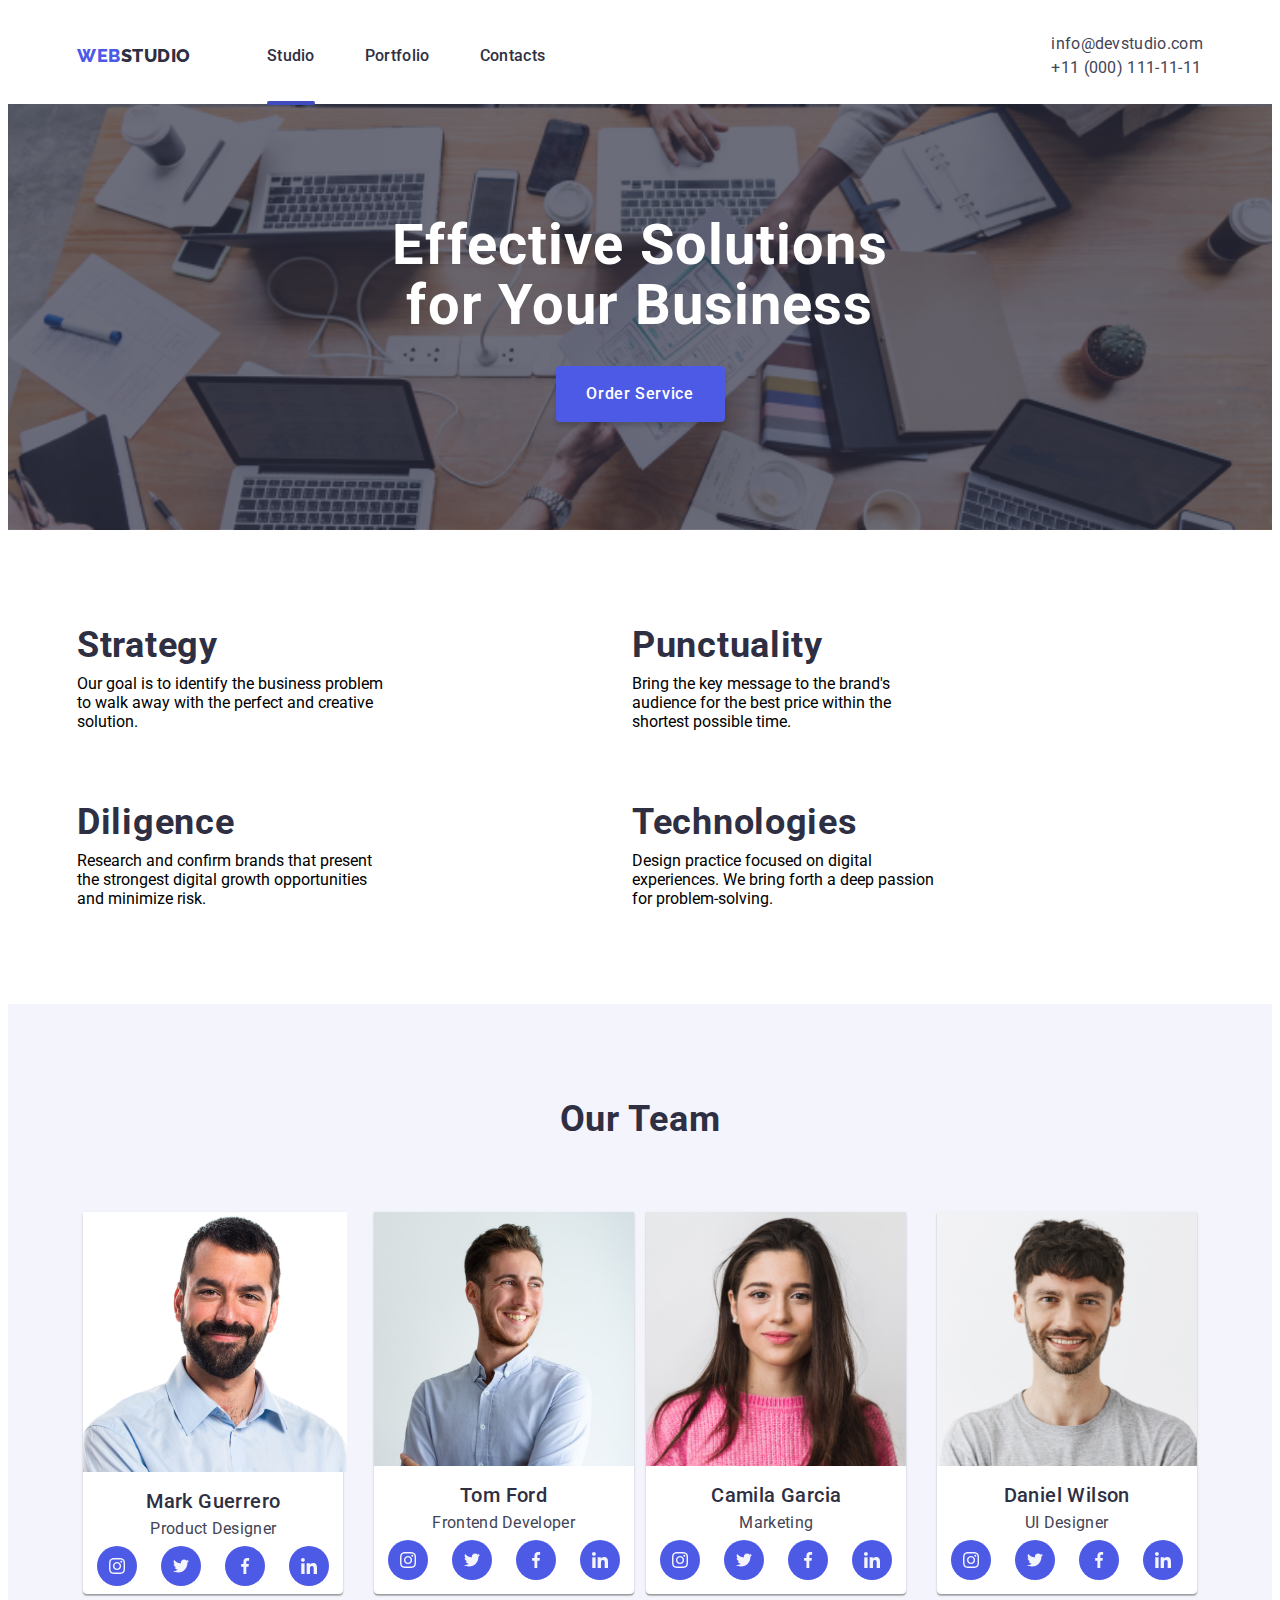
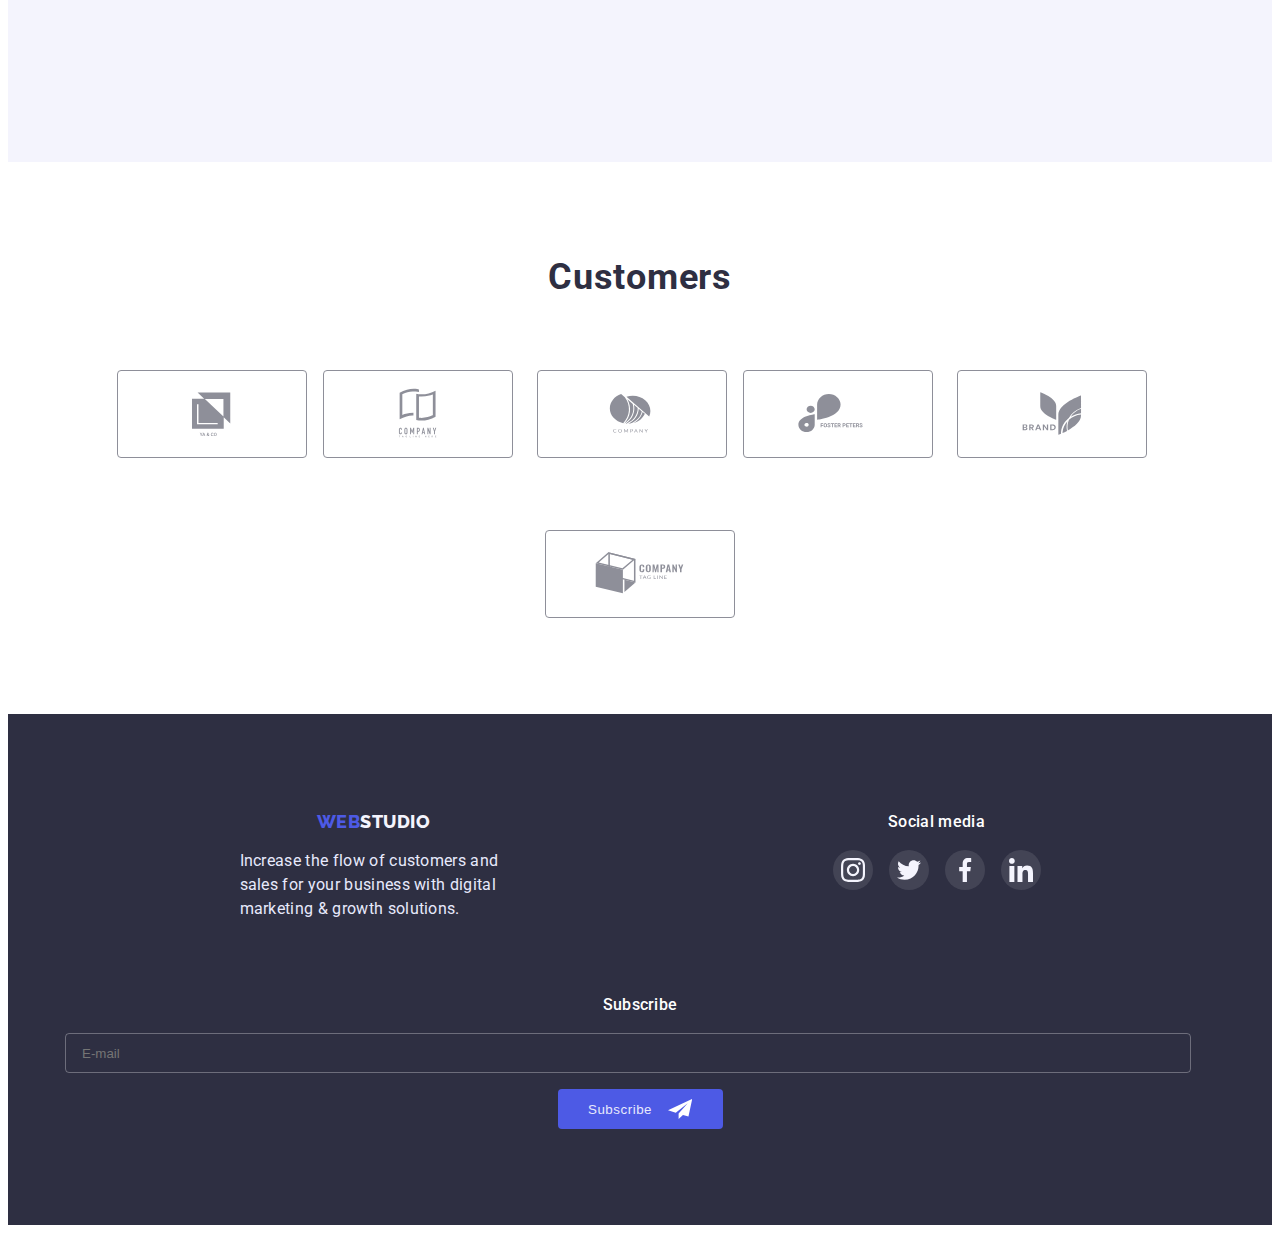
==== commit c45473cb: "w7" ====
--- a/index.html
+++ b/index.html
@@ -10,8 +10,8 @@
         integrity="sha512-ISS7cAi1PEhQ8jnbJpJZMd29NlhNj4AWYyLOSp2CE/CsHxTCu+r+t0D2yoJudVrd0/8fTVPUVDzY5Tvli75u/g=="
         crossorigin="anonymous" />
     <link rel="stylesheet" href="./css/style.css">
-    <!-- <link rel="stylesheet" href="./css/dekstop.css">
-    <link rel="stylesheet" href="./css/tablet.css"> -->
+    <!-- <link rel="stylesheet" href="./css/dekstop.css"> -->
+    <link rel="stylesheet" href="./css/tablet.css">
     <link rel="stylesheet" href="./css/mobile.css">
     <link rel="preconnect" href="https://fonts.googleapis.com">
     <link rel="preconnect" href="https://fonts.gstatic.com" crossorigin>
--- a/css/style.css
+++ b/css/style.css
@@ -52,27 +52,24 @@
   padding-right: 15px;
 } */
 
-.container{
+
+/* фіксований контейнер */
+.container {
+  max-width: 428px;
   padding-left: 15px;
   padding-right: 15px;
-}
-/* фіксований контейнер */
-@media screen and (min-width: 320px){
-    .container{
-      width: 100%;
-        margin-left: auto;
-        margin-right: auto;
-    }
-}
-@media screen and (min-width: 768px){
-    .container{
-        width: 736px;
-    }
-}
-@media screen and (min-width: 1200px){
-    .container{
-        width: 1200px;
-    }
+  margin-left: auto;
+  margin-right: auto;
+}
+@media screen and (min-width: 768px) {
+  .container {
+    max-width: 768px;
+  }
+}
+@media screen and (min-width: 1200px) {
+  .container {
+    max-width: 1158px;
+  }
 }
 
 .is-hidden{
--- a/css/tablet.css
+++ b/css/tablet.css
@@ -18,7 +18,7 @@
     }
   }
   
-@media screen and (max-width:  1198px){
+@media screen and (min-width:  768px){
 .mobile-header{
 /* margin-left: auto;
 margin-right: auto; */
@@ -91,6 +91,9 @@
 .btn:focus{
   background: var(--OCEAN);
 }
+.mobail-menu-open{
+  display: none;
+}
 /* .advantages-list-svg{
     display: none;
 } */
@@ -231,8 +234,8 @@
 margin-bottom: 72px;
 }
 .customers-list{
-  display: flex;
-  flex-wrap: wrap;
+  /* display: flex;
+  flex-wrap: wrap; */
   justify-content: center;
 }
 .customers-container{
@@ -241,9 +244,9 @@
 .customers-items:not(:nth-child(-3n+6)){
   margin-right: 24px;
 }
-.customers-items:nth-child(-n+3){
+/* .customers-items:nth-child(-n+3){
   margin-bottom: 72px;
-}
+} */
 .footer{
   background-color: var(--NAVY_BLUE);
   padding-top: 96px;
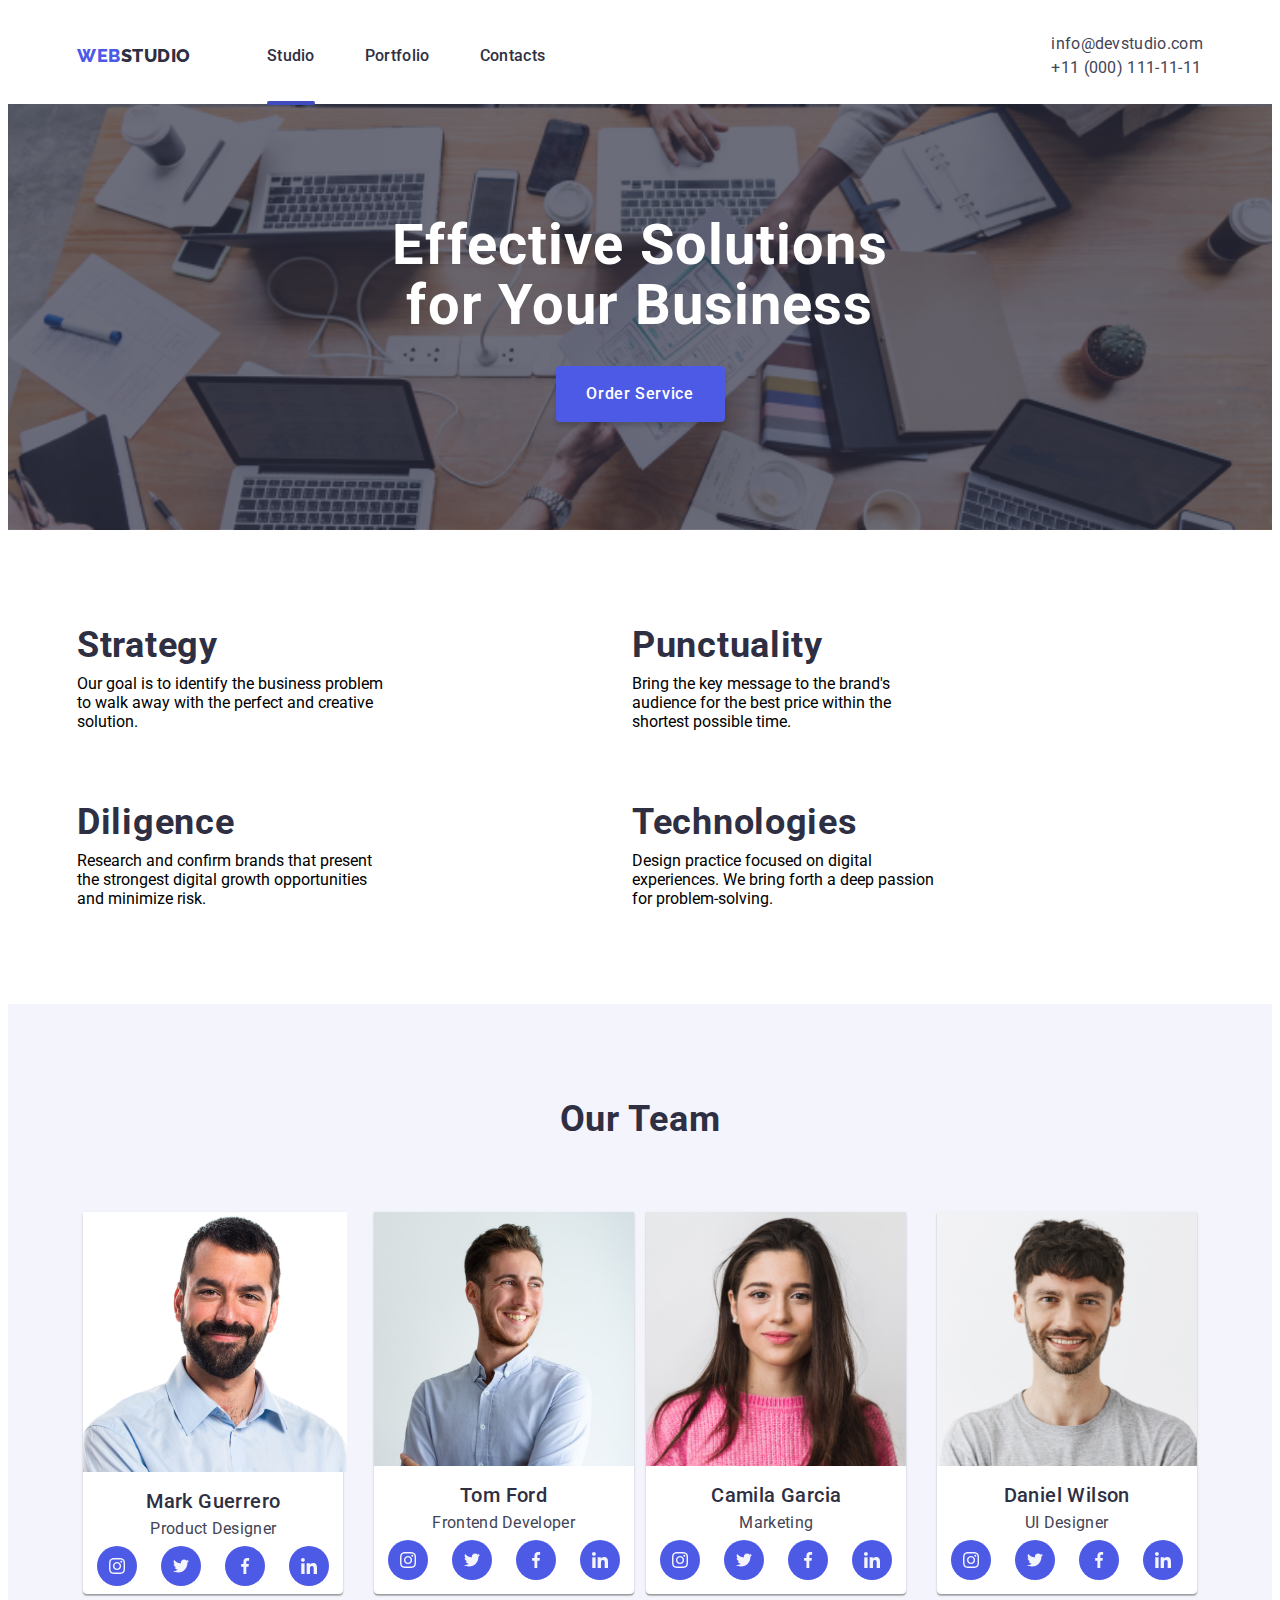
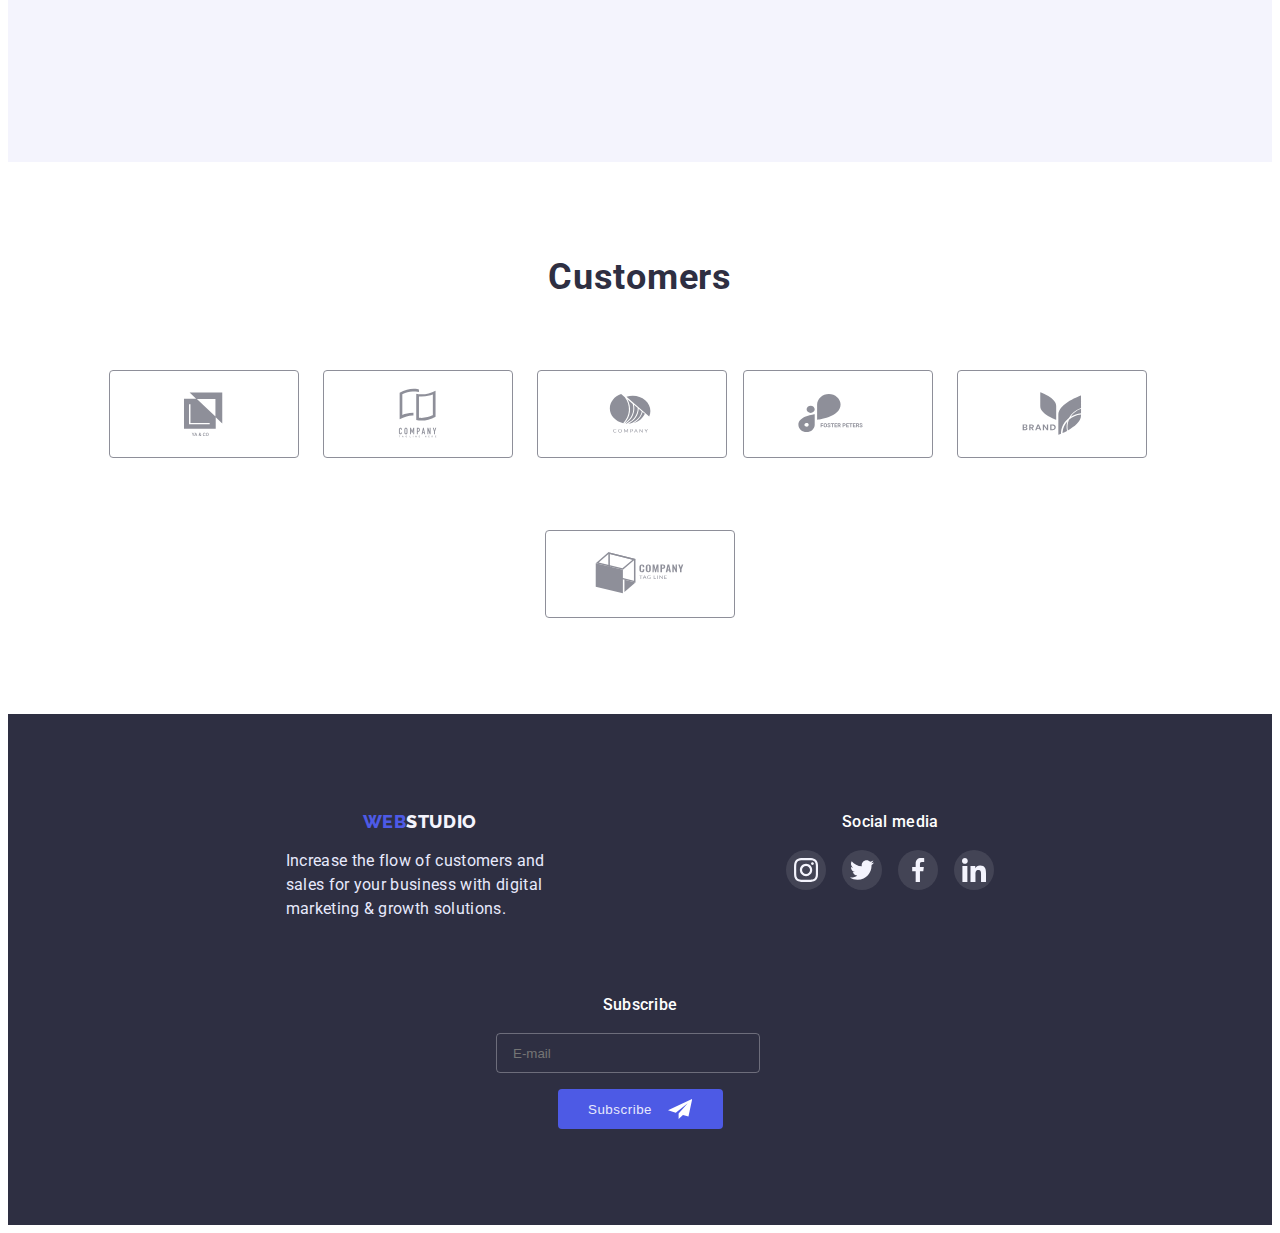
==== commit f163e417: "w7" ====
--- a/index.html
+++ b/index.html
@@ -10,9 +10,9 @@
         integrity="sha512-ISS7cAi1PEhQ8jnbJpJZMd29NlhNj4AWYyLOSp2CE/CsHxTCu+r+t0D2yoJudVrd0/8fTVPUVDzY5Tvli75u/g=="
         crossorigin="anonymous" />
     <link rel="stylesheet" href="./css/style.css">
+    <link rel="stylesheet" href="./css/mobile.css">
+    <link rel="stylesheet" href="./css/tablet.css">
     <!-- <link rel="stylesheet" href="./css/dekstop.css"> -->
-    <link rel="stylesheet" href="./css/tablet.css">
-    <link rel="stylesheet" href="./css/mobile.css">
     <link rel="preconnect" href="https://fonts.googleapis.com">
     <link rel="preconnect" href="https://fonts.gstatic.com" crossorigin>
     <link
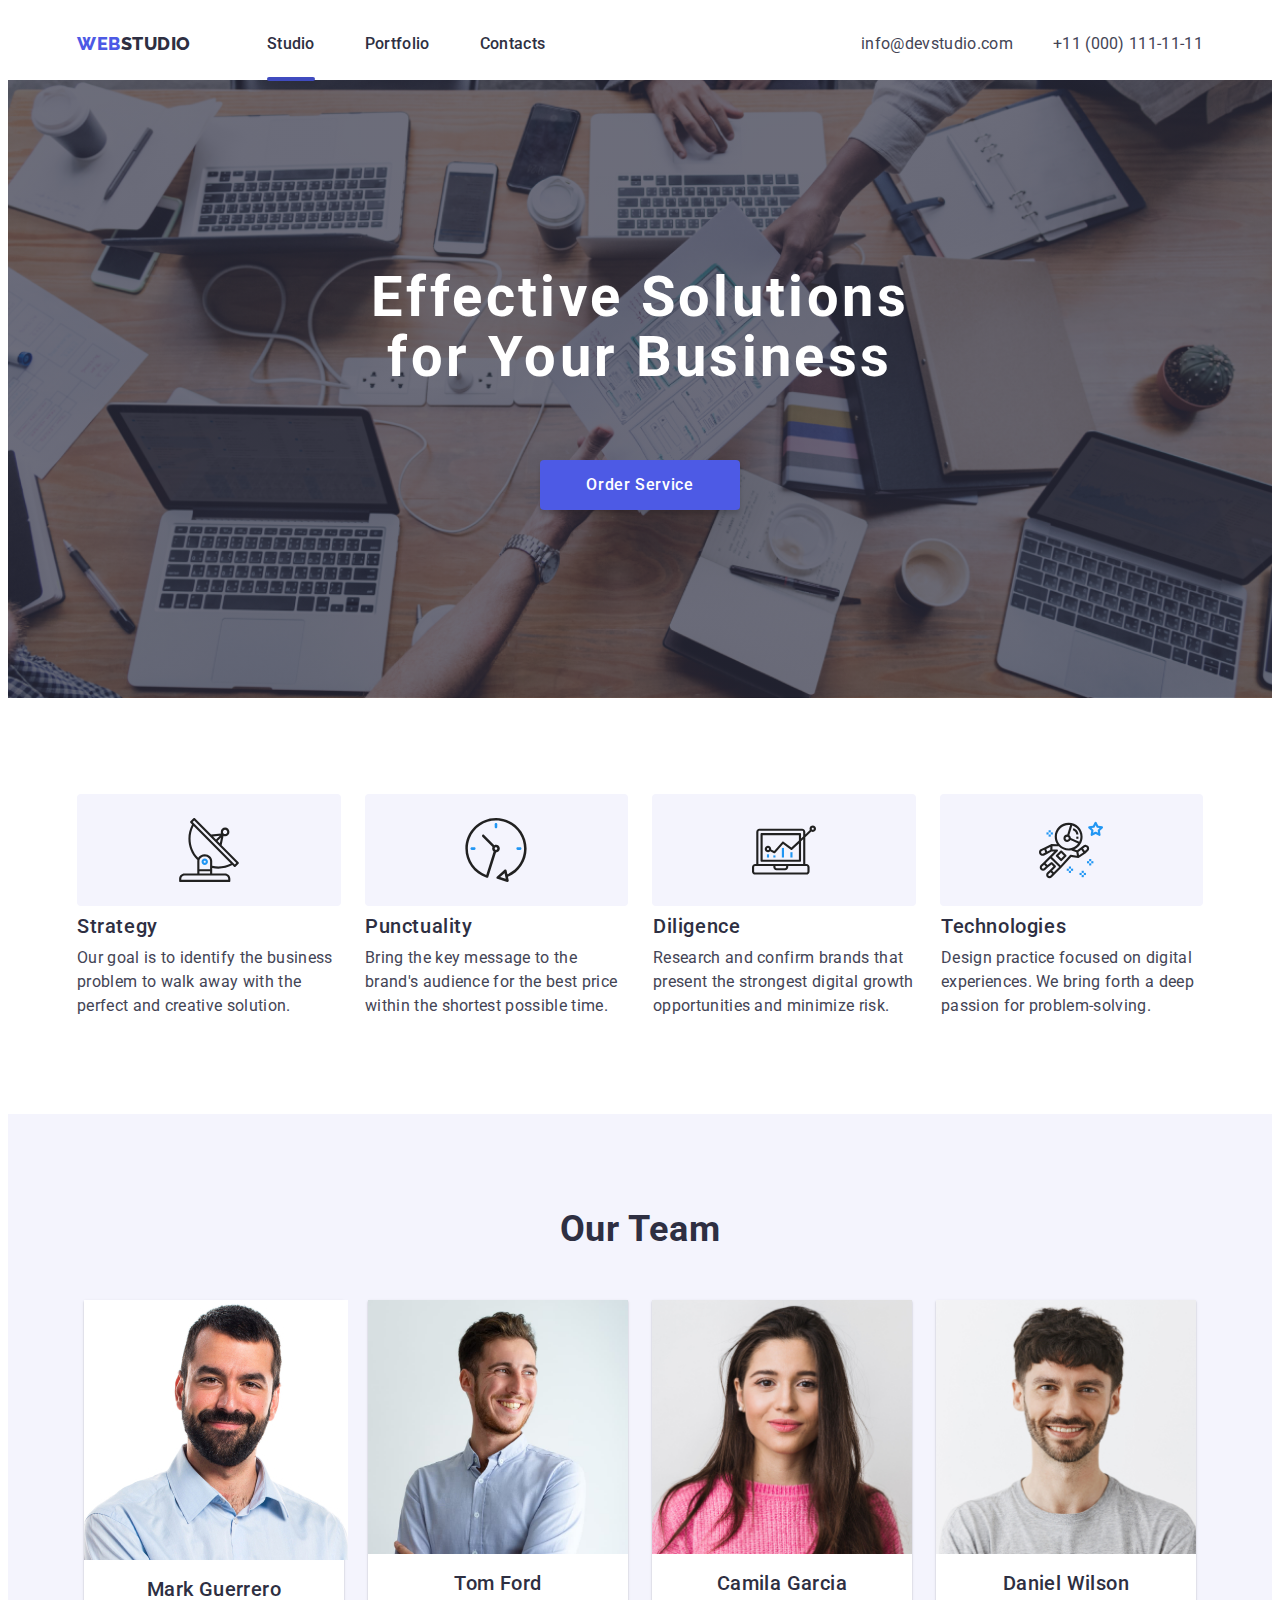
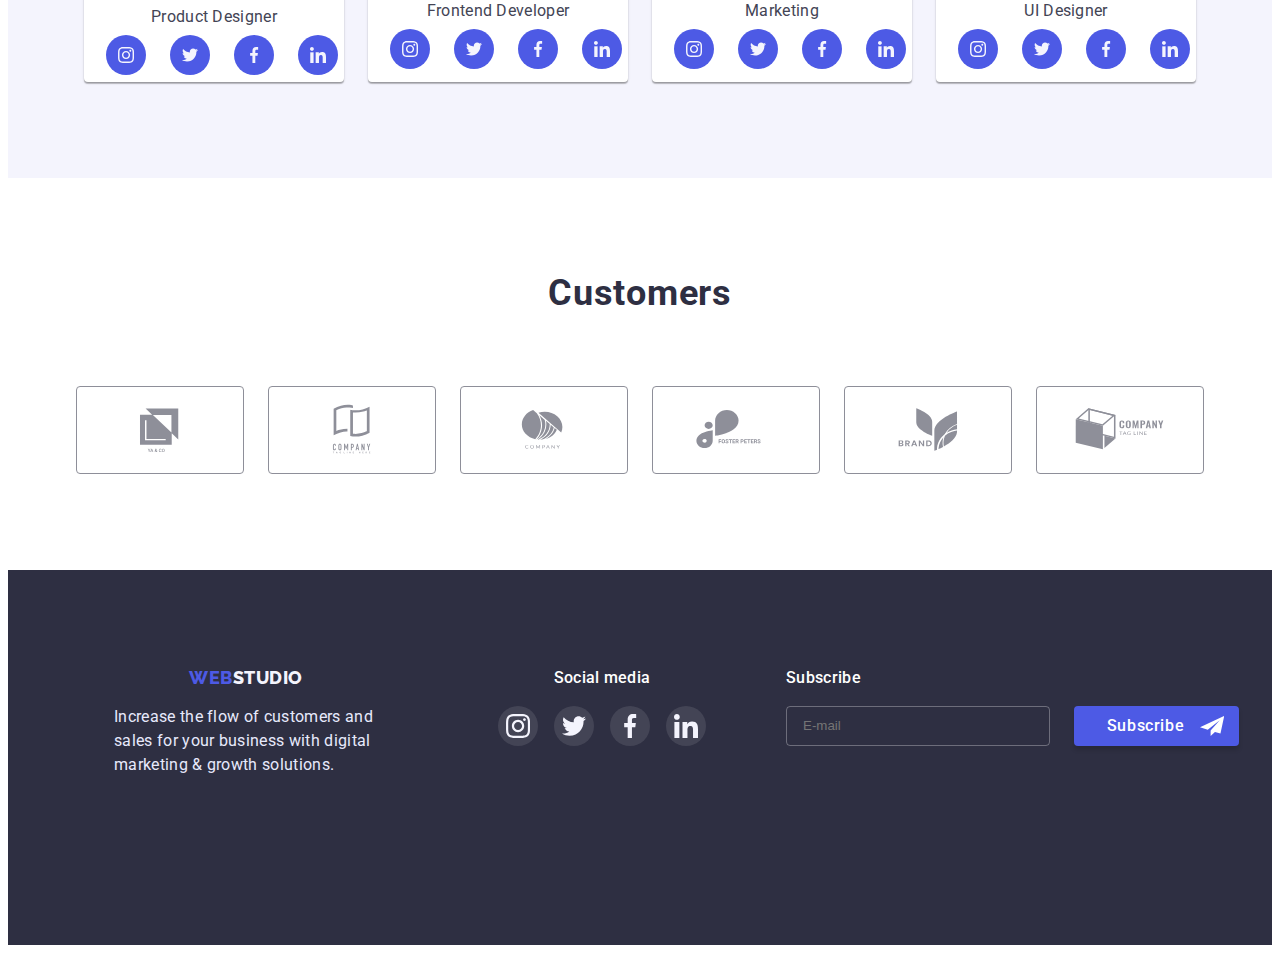
==== commit ab56235a: "w7" ====
--- a/index.html
+++ b/index.html
@@ -12,7 +12,7 @@
     <link rel="stylesheet" href="./css/style.css">
     <link rel="stylesheet" href="./css/mobile.css">
     <link rel="stylesheet" href="./css/tablet.css">
-    <!-- <link rel="stylesheet" href="./css/dekstop.css"> -->
+    <link rel="stylesheet" href="./css/dekstop.css">
     <link rel="preconnect" href="https://fonts.googleapis.com">
     <link rel="preconnect" href="https://fonts.gstatic.com" crossorigin>
     <link
--- a/css/mobile.css
+++ b/css/mobile.css
@@ -240,6 +240,11 @@
 .mobile-team{
   background-color: var(--CLOUD);
 }
+.team-list{
+  display: flex;
+  flex-direction: column;
+  gap: 72px 0;
+}
 .team-item{
   width: 260px;
   height: 382px;
@@ -249,9 +254,9 @@
 box-shadow: 0px 1px 3px rgba(0, 0, 0, 0.12), 0px 1px 1px rgba(0, 0, 0, 0.14), 0px 2px 1px rgba(0, 0, 0, 0.2);
 border-radius: 0px 0px 4px 4px;
 } 
-.team-item:not(:last-child){
+/* .team-item:not(:last-child){
       margin-bottom: 72px;
-    }
+    } */
 .team-box{
   padding: 14px 32px;
 }
@@ -307,7 +312,7 @@
   display: flex;
   flex-wrap: wrap;
   text-align: center;
-
+  gap: 72px 16px;
 }
 .customers-items{
   display: inline-block;
@@ -325,12 +330,12 @@
 transition: fill 250ms cubic-bezier(0.4, 0, 0.2, 1),
 border 250ms cubic-bezier(0.4, 0, 0.2, 1);
 }
-.customers-items:nth-child(2n+1){
+/* .customers-items:nth-child(2n+1){
 margin-right: 16px;
 }
-.customers-items:nth-child(-n+5){
+.customers-items:nth-child(-n+4){
   margin-bottom: 72px;
-}
+} */
 .customers-mobile{
   padding-bottom: 96px;
 }
--- a/css/tablet.css
+++ b/css/tablet.css
@@ -111,7 +111,7 @@
 .advantages-list{
 display: flex;
 flex-wrap: wrap;
-
+gap: 72px 24px;
 }
 .advantages-item{
 flex-basis: calc(( 100% - 64px ) / 2);
@@ -124,14 +124,14 @@
 color: var(--NAVY_BLUE);
     }
 .advantages-text{
-  width: 316px;
-}
-.advantages-item:nth-child(-2n+3){
+  width: 351px;
+}
+/* .advantages-item:nth-child(-2n+3){
     margin-right: 24px;
 }
 .advantages-item:nth-child(-n+2){
     margin-bottom: 72px;
-}
+} */
 .mobile-team{
   background-color: var(--CLOUD);
 }
@@ -197,18 +197,23 @@
 background: #FFFFFF;
 box-shadow: 0px 1px 3px rgba(0, 0, 0, 0.12), 0px 1px 1px rgba(0, 0, 0, 0.14), 0px 2px 1px rgba(0, 0, 0, 0.2);
 border-radius: 0px 0px 4px 4px;
+margin-bottom: 0;
+margin-right: 0;
+margin-left: 0;
 } 
 .team-list{
+  flex-direction: inherit;
   display: flex;
   flex-wrap: wrap;
   justify-content: center;
-}
-.team-item:nth-child(-2n+3){
+  gap: 64px 24px;
+}
+/* .team-item:nth-child(-2n+3){
   margin-right: 24px;
 }
 .team-item:nth-child(-n+2){
   margin-bottom: 64px;
-}
+} */
 .customers-link{
   width: 190px;
 height: 88px;
@@ -237,14 +242,17 @@
   /* display: flex;
   flex-wrap: wrap; */
   justify-content: center;
+  display: flex;
+  gap: 72px 24px;
 }
 .customers-container{
   padding-bottom: 96px;
 }
-.customers-items:not(:nth-child(-3n+6)){
+
+/* .customers-items:not(:nth-child(-3n+6)){
   margin-right: 24px;
 }
-/* .customers-items:nth-child(-n+3){
+.customers-items:nth-child(-n+3){
   margin-bottom: 72px;
 } */
 .footer{
@@ -253,6 +261,7 @@
   padding-bottom: 96px;
   margin-right: auto;
   margin-left: auto;
+      padding-left: 90px;
 }
 .footer-container{
   display: flex;
@@ -267,6 +276,10 @@
 .dox{
   margin-right: 24px;
   margin-bottom: 72px;
+  margin-left: 0;
+}
+.svg-box{
+  margin-left: 0;
 }
 .svg-text{
   font-weight: 500;
@@ -305,6 +318,12 @@
 letter-spacing: 0.02em;
 color: #FFFFFF;
 margin-bottom: 16px;
+margin-left: 0;
+justify-content: normal;
+}
+.submit-box{
+  display: flex;
+  flex-direction: row;
 }
 .submit-input{
   width: 264px;
@@ -331,6 +350,8 @@
 font-weight: 500;
 letter-spacing: 0.04em;
 color: var(--CORNFLOWER);
+margin-top: 0;
+margin-left: 0;
 }
 .submit-box{
   display: flex;
--- a/css/dekstop.css
+++ b/css/dekstop.css
@@ -114,7 +114,7 @@
 margin-bottom: 72px;
 }
     .advantages-list{
-        flex-wrap: none;
+  flex-wrap: nowrap;
    display: flex;
   gap: 24px; 
 }
@@ -215,7 +215,6 @@
 }
 /*(ВАЖНО ЗНАТЬ)*/
 .team-box{
-  padding-top: 32px;
   padding-bottom: 32px;
 }
 .team-title{
@@ -268,6 +267,7 @@
 }
 .customers-list{
   display: flex;
+  flex-wrap: nowrap;
   gap: 24px;
 }
 .customers-link{
@@ -294,6 +294,7 @@
 background: #2F303A;
 padding-top: 100px;
 padding-bottom: 100px;
+padding-right: 96px;
 }
 footer > .container{
   display: flex;
@@ -303,6 +304,7 @@
 }
 .dox{
 width: 264px;
+margin-right: 0;
 }
 .text{
 margin-top: 16px;
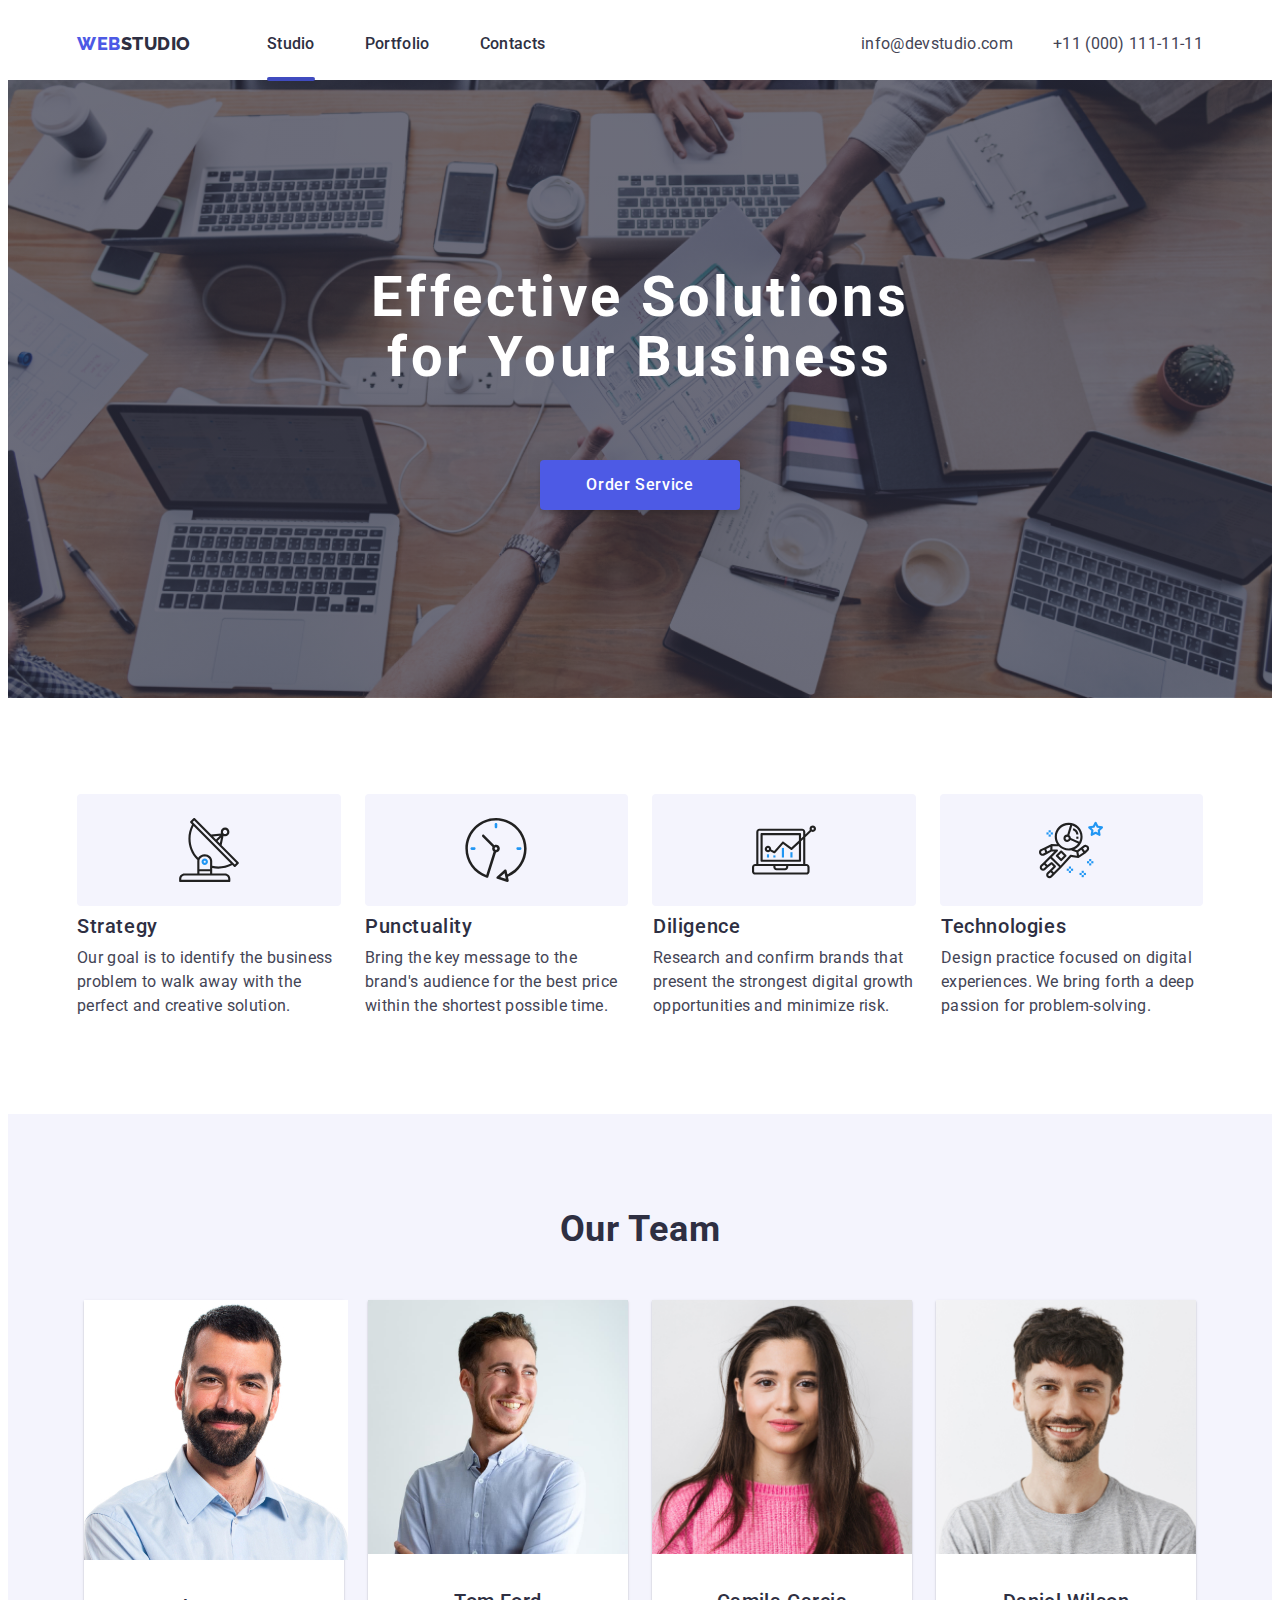
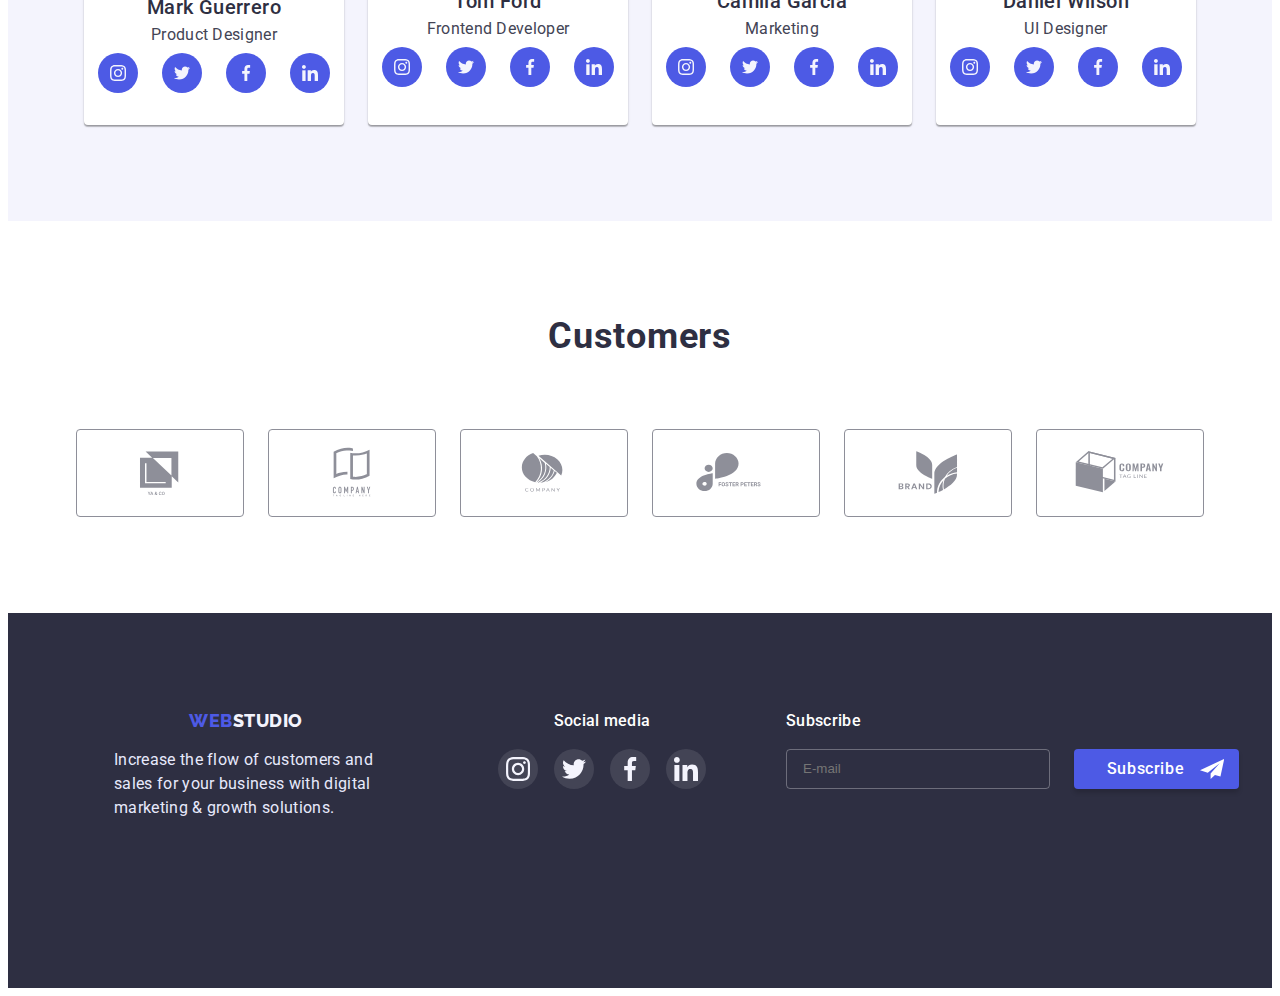
==== commit 3d81ffd1: "w7" ====
--- a/index.html
+++ b/index.html
@@ -174,15 +174,15 @@
                         <picture>
 
                         
-                            <source srcset="./imges/mark.jpg 1x, ./img/desktop.jpg 2x" media="(min-width: 1200px)" width="264" height="260"/>
-                        
-
-                        
-                            <source srcset="./imges/mark.jpg 1x, ./img/tablet.jpg 2x" media="(min-width: 768px)" />
-                        
-
-                        
-                            <source srcset="./imges/mark.jpg 1x, ./img/mobile.jpg 2x" media="(max-width: 768px)" />
+                            <source srcset="./imges/mark.jpg 1x , ./imges/mark.jpg 2x" media="(min-width: 1200px)" width="264" height="260"/>
+                        
+
+                        
+                            <source srcset="./imges/mark.jpg 1x , ./imges/mark.jpg 2x" media="(min-width: 768px)" />
+                        
+
+                        
+                            <source srcset="./imges/mark.jpg 1x , ./imges/mark.jpg 2x" media="(max-width: 768px)" />
                         
                         <img src="./imges/mark.jpg" class="foto" alt="mark" width="260" height="254">
                         </picture>
@@ -444,7 +444,7 @@
         </div>
     </footer>
 
-    <!-- <div data-modal class="backdrop is-hidden">
+    <div data-modal class="backdrop is-hidden">
         <div class="modal">
             <button data-modal-close class="madal-btn">
                 <svg class="madal-svg" width="8" height="8" >
@@ -511,9 +511,9 @@
                 <button type="submit" class="modal-submit" >Send</button>
             </form>
         </div>
-    </div> -->
+    </div>
     
-    <!-- <script src="./js/modal.js" ></script> -->
+    <script src="./js/modal.js" ></script>
     <script src="./js/mobile.js" ></script>
 </body>
 
--- a/css/style.css
+++ b/css/style.css
@@ -181,7 +181,7 @@
 /* МОДАЛЬНА МОБІЛКА */
 
                            /* HERO */
-/* .hero{
+.hero{
 width: 100%;
 padding-top: 188px;
 padding-bottom: 188px;
@@ -198,9 +198,9 @@
 text-align: center;
 letter-spacing: 0.06em;
 margin-bottom: 72px;
-}  */
+} 
                           /* BUTTON */
-/* .btn{
+.btn{
 width: 200px;
 height: 50px;
 font-family: 'Roboto';
@@ -224,7 +224,7 @@
 .btn:hover,
 .btn:focus{
   background: var(--OCEAN);
-} */
+}
                          /* ADVANTAGES */
 /* .advantages-list{
    display: flex;
@@ -269,15 +269,15 @@
 color: var(--SLATE);
 } */
                           /* ACTIVITY */
-/* .activity-list{
+.activity-list{
   display: flex;
   gap: 24px;
 }
 .activity-items{
   width:  calc((100% - 48px) / 3); 
-} */
+}
 /*(ВАЖНО ЗНАТЬ)*/
- /* .activity-title{
+ .activity-title{
 font-family: 'Roboto';
 font-size: 36px;
 line-height: 1.11;
@@ -285,9 +285,9 @@
 letter-spacing: 0.02em;
 color: var(--NAVY_BLUE);
 margin-bottom: 50px;
-} */
+}
                               /* TEAM */
-/* .team{
+.team{
   background: var(--CLOUD);
 }
 .team-list{
@@ -300,12 +300,12 @@
 box-shadow: 0px 1px 3px rgba(0, 0, 0, 0.12), 0px 1px 1px rgba(0, 0, 0, 0.14), 0px 2px 1px rgba(0, 0, 0, 0.2);
 border-radius: 0px 0px 4px 4px;
 width: calc((100% - 72px) / 4);
-} */
+}
 /*(ВАЖНО ЗНАТЬ)*/
 /* .team-box{
   padding-top: 32px;
   padding-bottom: 32px;
-}
+} */
 .team-title{
   font-family: 'Roboto';
 font-weight: 500;
@@ -324,11 +324,11 @@
 color: var(--SLATE);
 margin-bottom: 8px;
 }
-.team-list-svg{
+/* .team-list-svg{
   display: flex;
   gap: 24px;
   margin-left: 16px;
-}
+} */
 .team-link-svg{
   width: 40px;
   height: 40px;
@@ -343,9 +343,9 @@
 .team-link-svg:hover,
 .team-link-svg:focus{
 background-color: var(--OCEAN);
-} */
+}
                           /* CUSTOMERS */
-/* .customers-title{
+.customers-title{
 font-family: 'Roboto';
 font-size: 36px;
 line-height: 1.11;
@@ -375,7 +375,7 @@
 .customers-link:focus{
   fill: var(--OCEAN);
   border: 1px solid var(--OCEAN)
-} */
+}
                           /* FOOTER */
 /* .footer-list{
   margin-top: 20px;
@@ -480,7 +480,7 @@
   display: flex;
 } */
                           /* PORTFOLIO */
-/* .menu-btn-list{
+.menu-btn-list{
 margin-bottom: 72px;
 display: flex;
 justify-content: center;
@@ -513,9 +513,9 @@
 .menu-list{
   display: flex;
   flex-wrap: wrap;
-}*/
+}
  /*(ВАЖНО ЗНАТЬ)*/
-/*.menu-items{
+.menu-items{
   height: 420px;
 width: calc((100% - 48px) / 3);
 background: var(--white);
@@ -579,9 +579,9 @@
   transform: translateY(0);
   border: 1px solid #F4F4FD;
 box-shadow: 0px 1px 6px rgba(46, 47, 66, 0.08), 0px 1px 1px rgba(46, 47, 66, 0.16), 0px 2px 1px rgba(46, 47, 66, 0.08);
-}*/
+}
                           /* MODAL */
-/*.backdrop{
+.backdrop{
   width: 100%;
   height: 100%;
   position: fixed;
@@ -735,7 +735,7 @@
 }
 .checkbox:checked + .modal-check .modal-che{
   fill: #FFFFFF;
-} */
+}
 
 
 
@@ -771,7 +771,7 @@
 
 
 
-/* .modal-link{
+.modal-link{
 font-family: 'Roboto';
 font-size: 12px;
 line-height: 1.33;
@@ -797,4 +797,4 @@
 border: none;
 margin-top: 24px;
 margin-left: 96px;
-} */+}--- a/css/mobile.css
+++ b/css/mobile.css
@@ -247,7 +247,7 @@
 }
 .team-item{
   width: 260px;
-  height: 382px;
+  /* height: 382px; */
 margin-left: auto;
     margin-right: auto;
 background: #FFFFFF;
--- a/css/dekstop.css
+++ b/css/dekstop.css
@@ -216,6 +216,7 @@
 /*(ВАЖНО ЗНАТЬ)*/
 .team-box{
   padding-bottom: 32px;
+  padding-top: 32px;
 }
 .team-title{
   font-family: 'Roboto';
@@ -238,7 +239,6 @@
 .team-list-svg{
   display: flex;
   gap: 24px;
-  margin-left: 16px;
 }
 .team-link-svg{
   width: 40px;
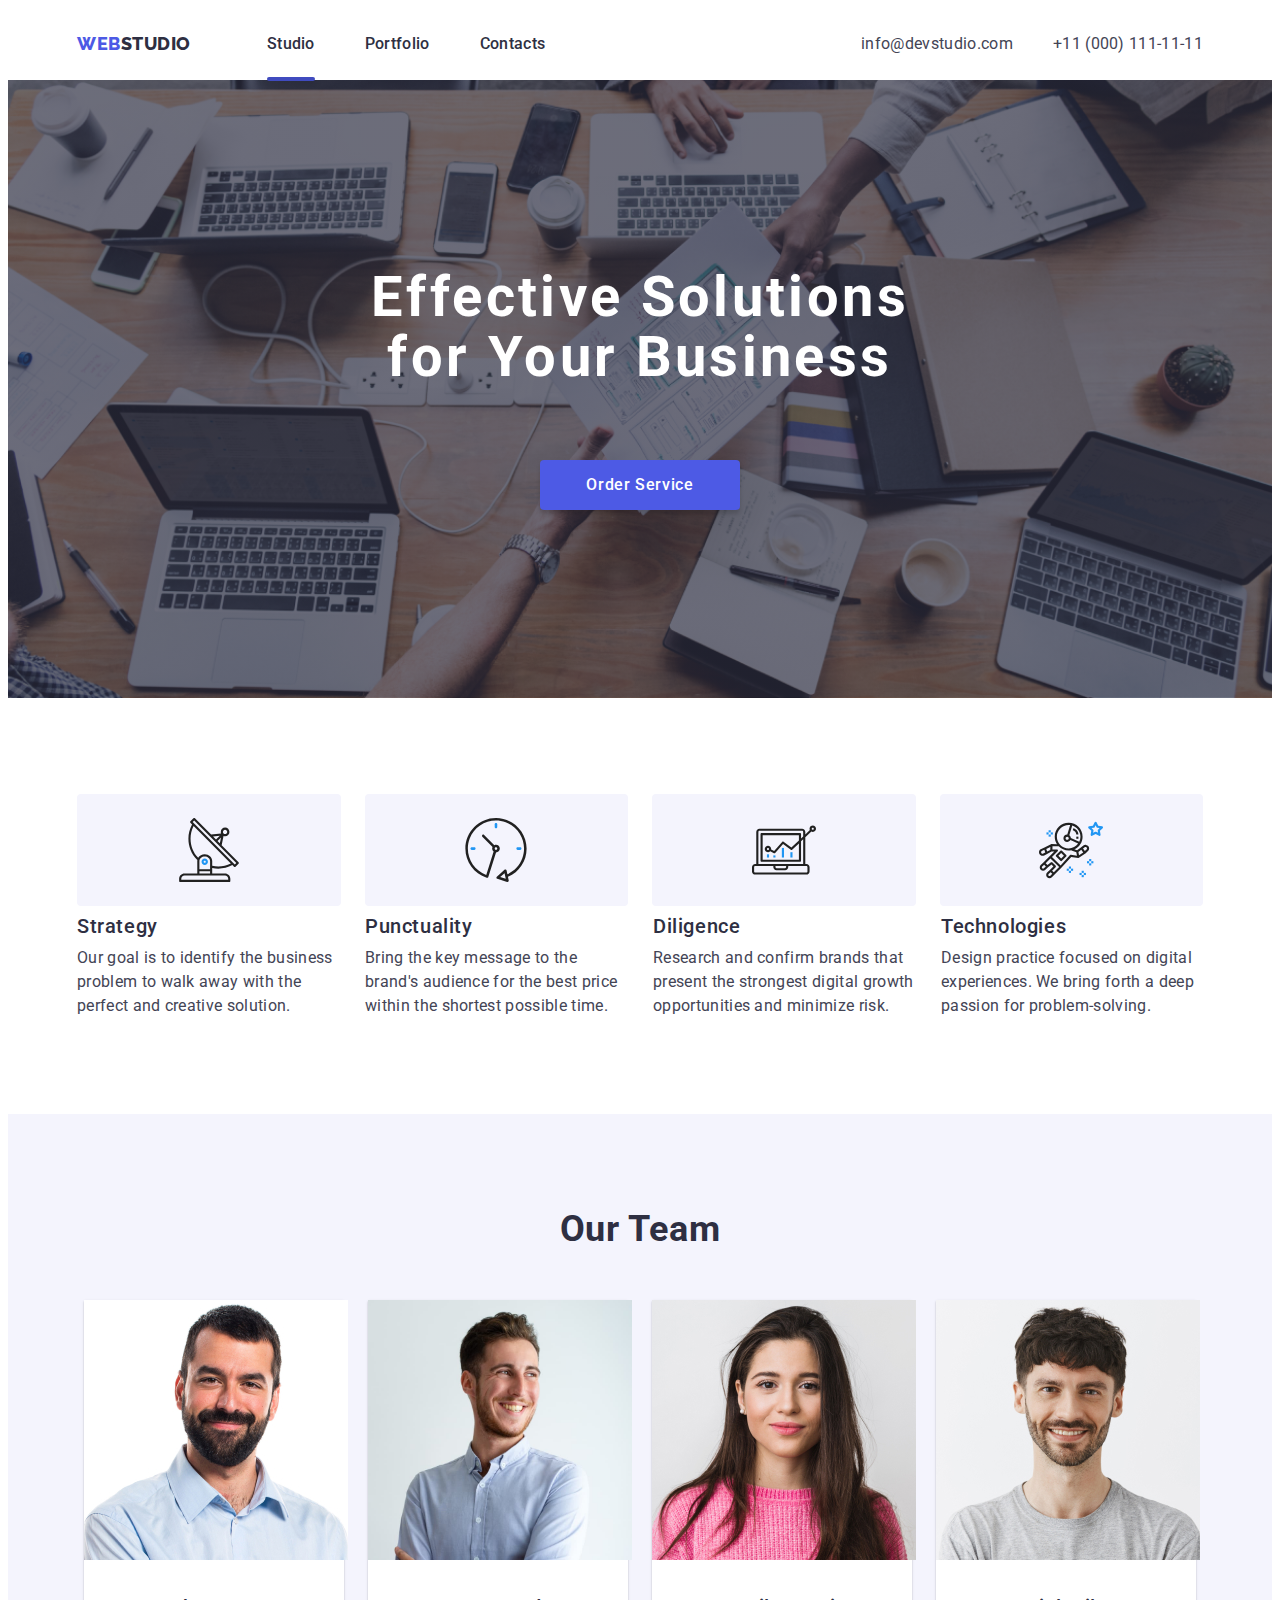
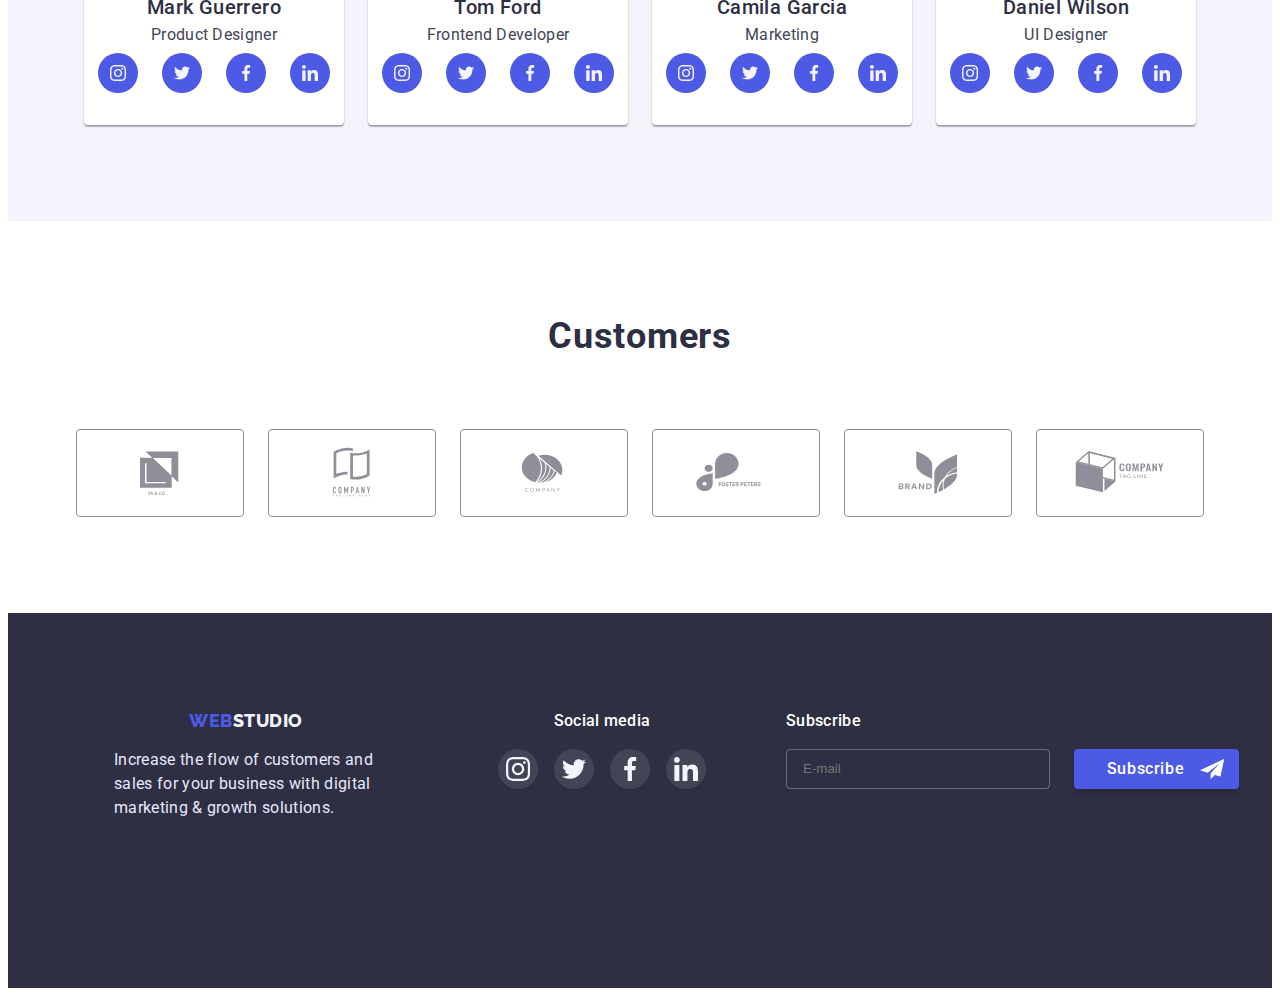
==== commit a155e797: "w7" ====
--- a/index.html
+++ b/index.html
@@ -223,7 +223,24 @@
                         </div>
                     </li>
                     <li class="team-item">
-                        <img src="./imges/nicolas.jpg" alt="nicolas" width="260" height="254">
+
+                        <picture>
+                        
+                        
+                            <source srcset="./imges/nicolas.jpg 1x , ./imges/nicolas.jpg 2x" media="(min-width: 1200px)" width="264" height="260" />
+                        
+                        
+                        
+                            <source srcset="./imges/nicolas.jpg 1x , ./imges/nicolas.jpg 2x" media="(min-width: 768px)" />
+                        
+                        
+                        
+                            <source srcset="./imges/nicolas.jpg 1x , ./imges/nicolas.jpg 2x" media="(max-width: 768px)" />
+                        
+                            <img src="./imges/nicolas.jpg" alt="nicolas" width="260" height="254">
+                        </picture>
+
+                        
                         <div class="team-box">
                             <h3 class="team-title">Tom Ford</h3>
                             <p class="team-text">Frontend Developer</p>
@@ -260,7 +277,23 @@
                         </div>
                     </li>
                     <li class="team-item">
+
+                        <picture>
+                        
+                        
+                            <source srcset="./imges/gamila.jpg 1x , ./imges/gamila.jpg 2x" media="(min-width: 1200px)" width="264"
+                                height="260" />
+                        
+                        
+                        
+                            <source srcset="./imges/gamila.jpg 1x , ./imges/gamila.jpg 2x" media="(min-width: 768px)" />
+                        
+                        
+                        
+                            <source srcset="./imges/gamila.jpg 1x , ./imges/gamila.jpg 2x" media="(max-width: 768px)" />
                         <img src="./imges/gamila.jpg" alt="gamila" width="260" height="254">
+                        </picture>
+
                         <div class="team-box">
                             <h3 class="team-title">Camila Garcia</h3>
                             <p class="team-text">Marketing</p>
@@ -297,7 +330,24 @@
                         </div>
                     </li>
                     <li class="team-item">
-                        <img src="./imges/daniel.jpg" alt="daniel" width="260" height="254">
+
+                        <picture>
+                        
+                        
+                            <source srcset="./imges/daniel.jpg 1x , ./imges/daniel.jpg 2x" media="(min-width: 1200px)" width="264"
+                                height="260" />
+                        
+                        
+                        
+                            <source srcset="./imges/daniel.jpg 1x , ./imges/daniel.jpg 2x" media="(min-width: 768px)" />
+                        
+                        
+                        
+                            <source srcset="./imges/daniel.jpg 1x , ./imges/daniel.jpg 2x" media="(max-width: 768px)" />
+                            <img src="./imges/daniel.jpg" alt="daniel" width="260" height="254">
+                        </picture>
+
+                        
                         <div class="team-box">
                             <h3 class="team-title">Daniel Wilson</h3>
                             <p class="team-text">UI Designer</p>
--- a/css/tablet.css
+++ b/css/tablet.css
@@ -215,7 +215,7 @@
   margin-bottom: 64px;
 } */
 .customers-link{
-  width: 190px;
+  width: 168px;
 height: 88px;
   border: 1px solid var(--LIGHT_SLATE);
 border-radius: 4px;
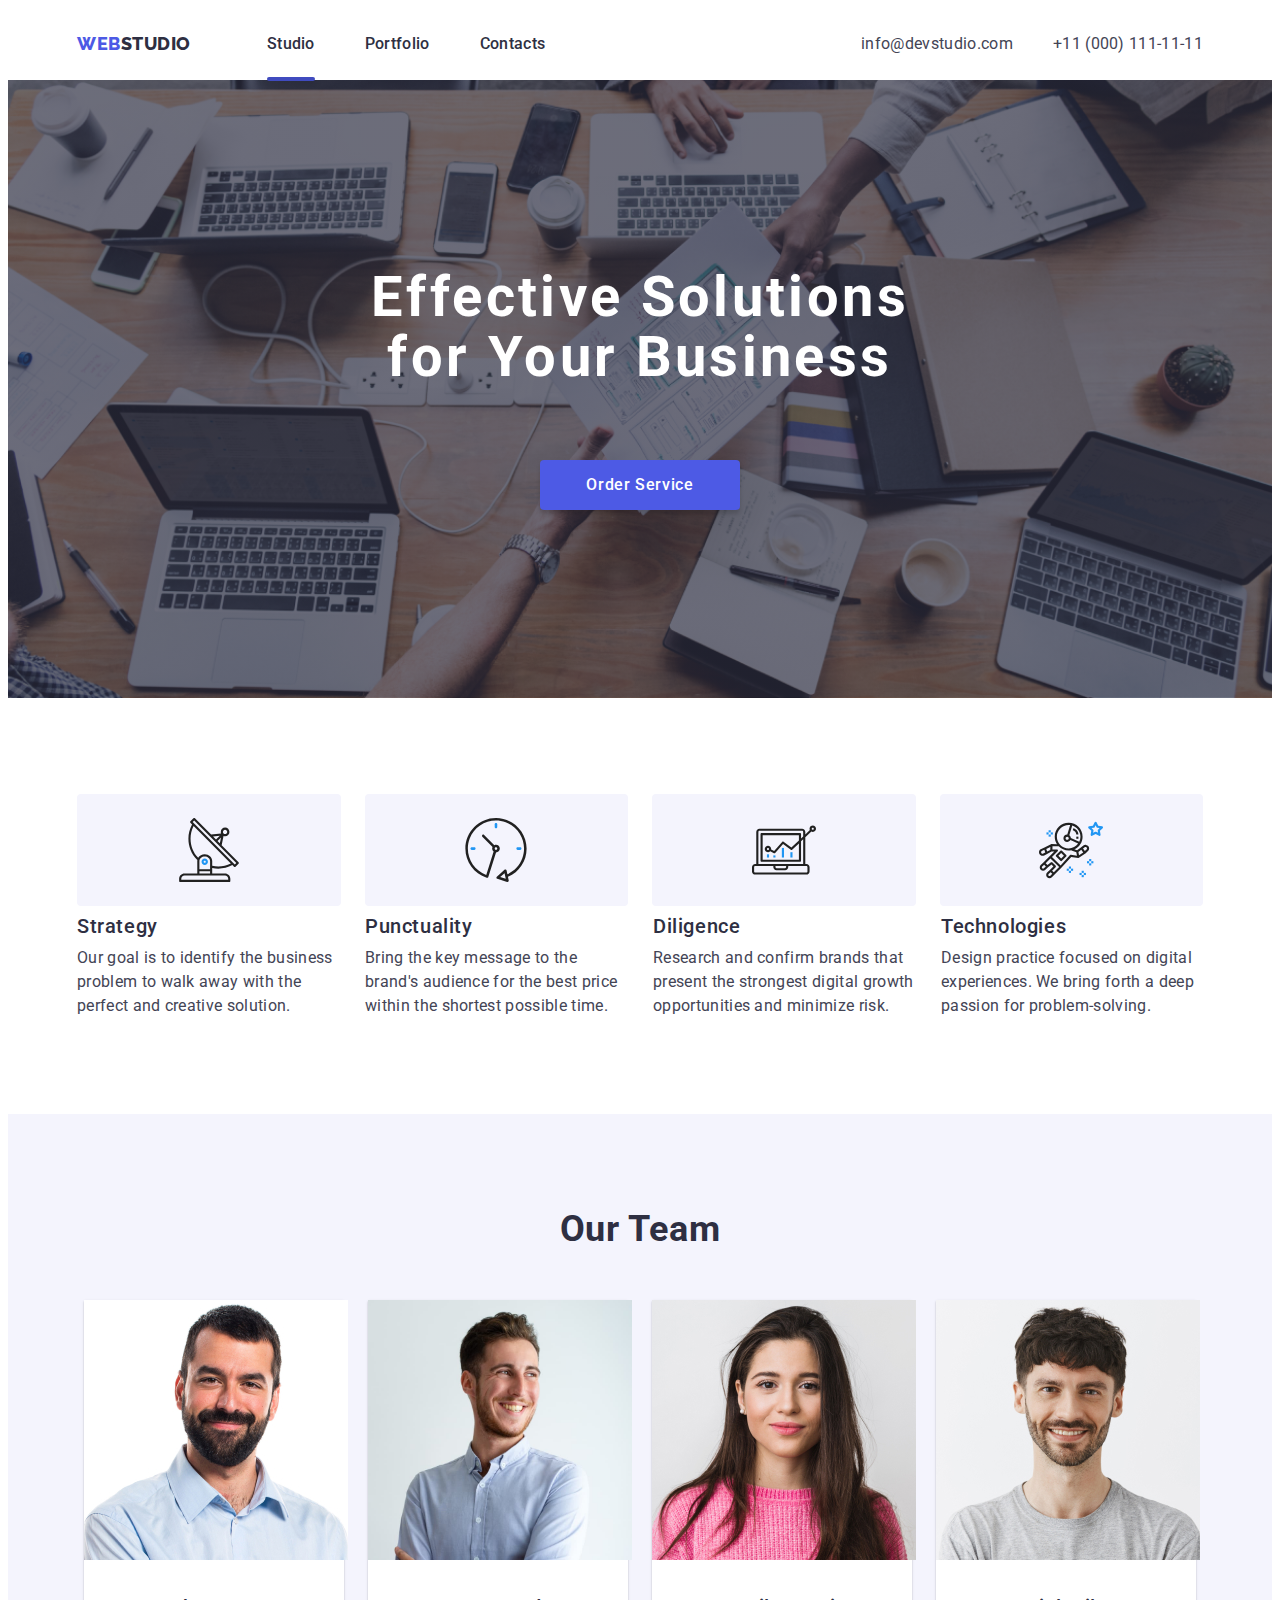
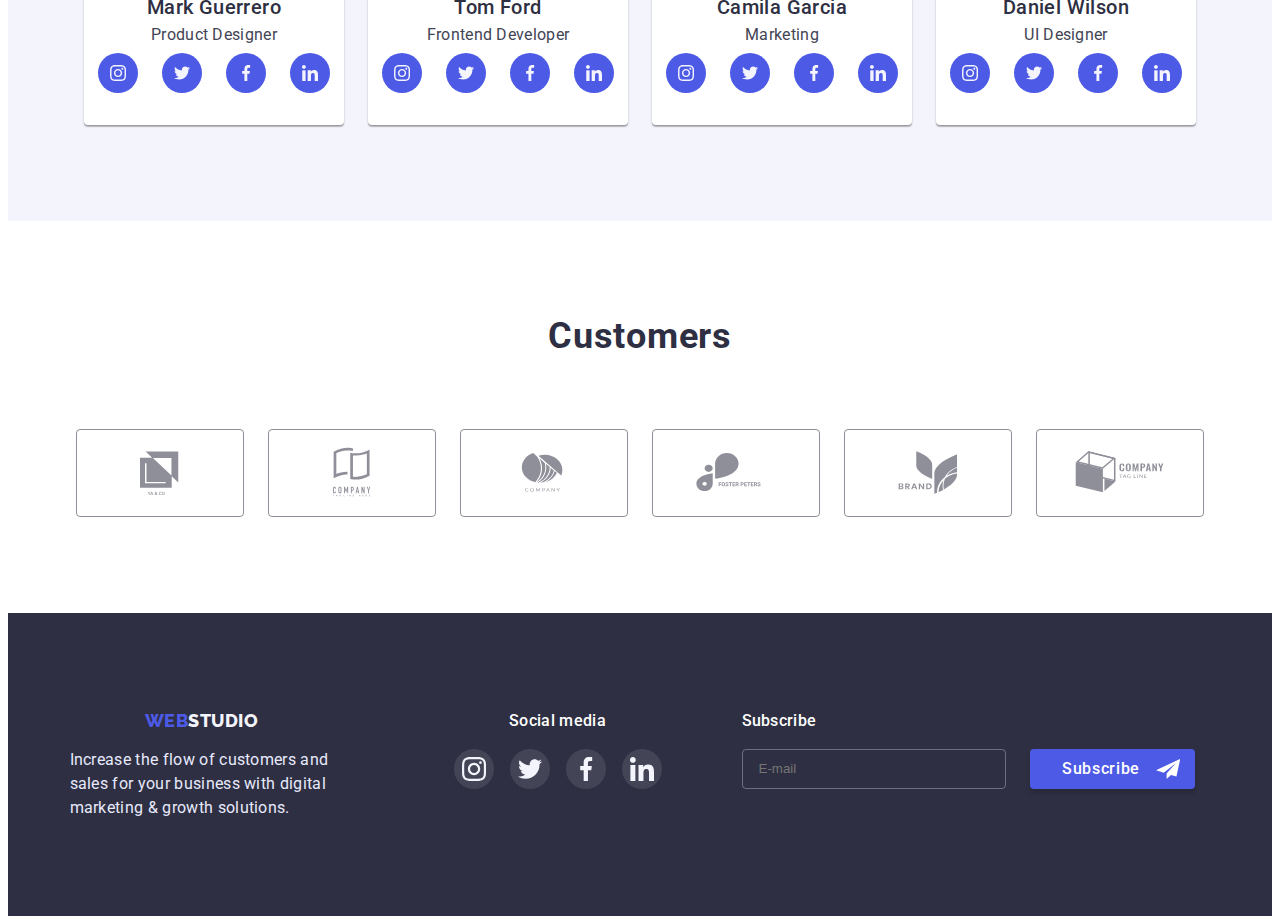
==== commit 41aa0ff1: "w7" ====
--- a/index.html
+++ b/index.html
@@ -39,7 +39,7 @@
         </address>
                     <button type="button" class="mobail-menu-open js-open-menu">
                         <svg class="mobail-menu-open-icon" width="32" height="22">
-                            <use href="./imges/symbol-defs.svg#icon-menu"></use>
+                            <use href="./imges/symbol-defs.svg#icon-burger"></use>
                         </svg>
                     </button>
 
--- a/css/mobile.css
+++ b/css/mobile.css
@@ -46,6 +46,9 @@
 }
 .mobile-menu-container{
 /* width: 428px; */
+display: flex;
+height: 100%;
+flex-direction: column;
     position: relative;
     padding-left: 40px;
     padding-top: 80px;
@@ -89,8 +92,11 @@
 .header-item-mobile:not(:last-child){
   margin-bottom: 40px;
 }
+.navigation-mobile{
+  margin-bottom: auto;
+}
 .mobile-list{
-  margin-top: 284px;
+  /* margin-top: 284px; */
   margin-bottom: 48px;
 }
 .mobile-cont:not(:last-child){
--- a/css/tablet.css
+++ b/css/tablet.css
@@ -114,7 +114,7 @@
 gap: 72px 24px;
 }
 .advantages-item{
-flex-basis: calc(( 100% - 64px ) / 2);
+flex-basis: calc(( 100% - 24px ) / 2);
 }
 .advantages-title{
 font-size: 36px;
@@ -256,12 +256,13 @@
   margin-bottom: 72px;
 } */
 .footer{
+  display: flex;
+  justify-content: center;
   background-color: var(--NAVY_BLUE);
   padding-top: 96px;
   padding-bottom: 96px;
   margin-right: auto;
   margin-left: auto;
-      padding-left: 90px;
 }
 .footer-container{
   display: flex;
--- a/css/dekstop.css
+++ b/css/dekstop.css
@@ -295,6 +295,7 @@
 padding-top: 100px;
 padding-bottom: 100px;
 padding-right: 96px;
+padding-left: 80px;
 }
 footer > .container{
   display: flex;
@@ -305,6 +306,7 @@
 .dox{
 width: 264px;
 margin-right: 0;
+margin-bottom: 0;
 }
 .text{
 margin-top: 16px;
@@ -315,6 +317,7 @@
 }
 .svg-box{
   margin-left: 120px;
+  margin-bottom: 0;
 }
 .svg-text{
 font-weight: 500;
